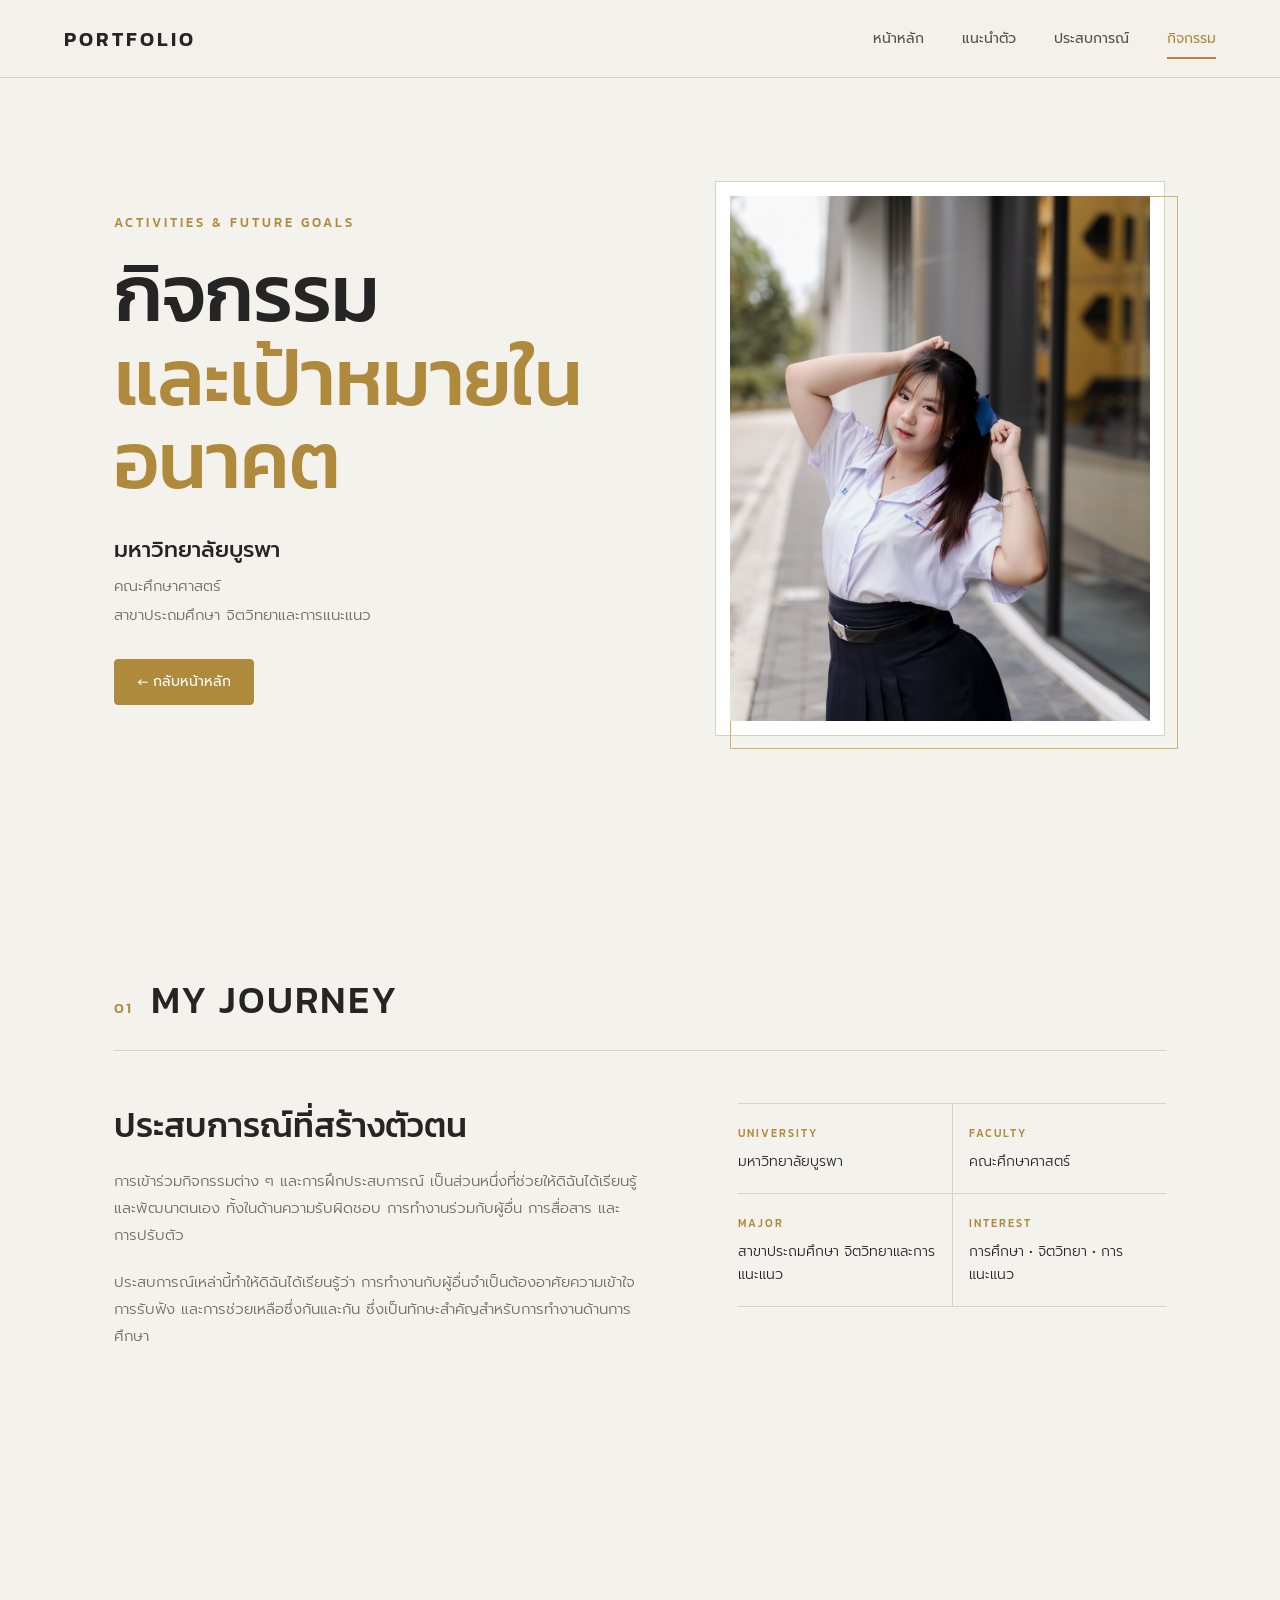
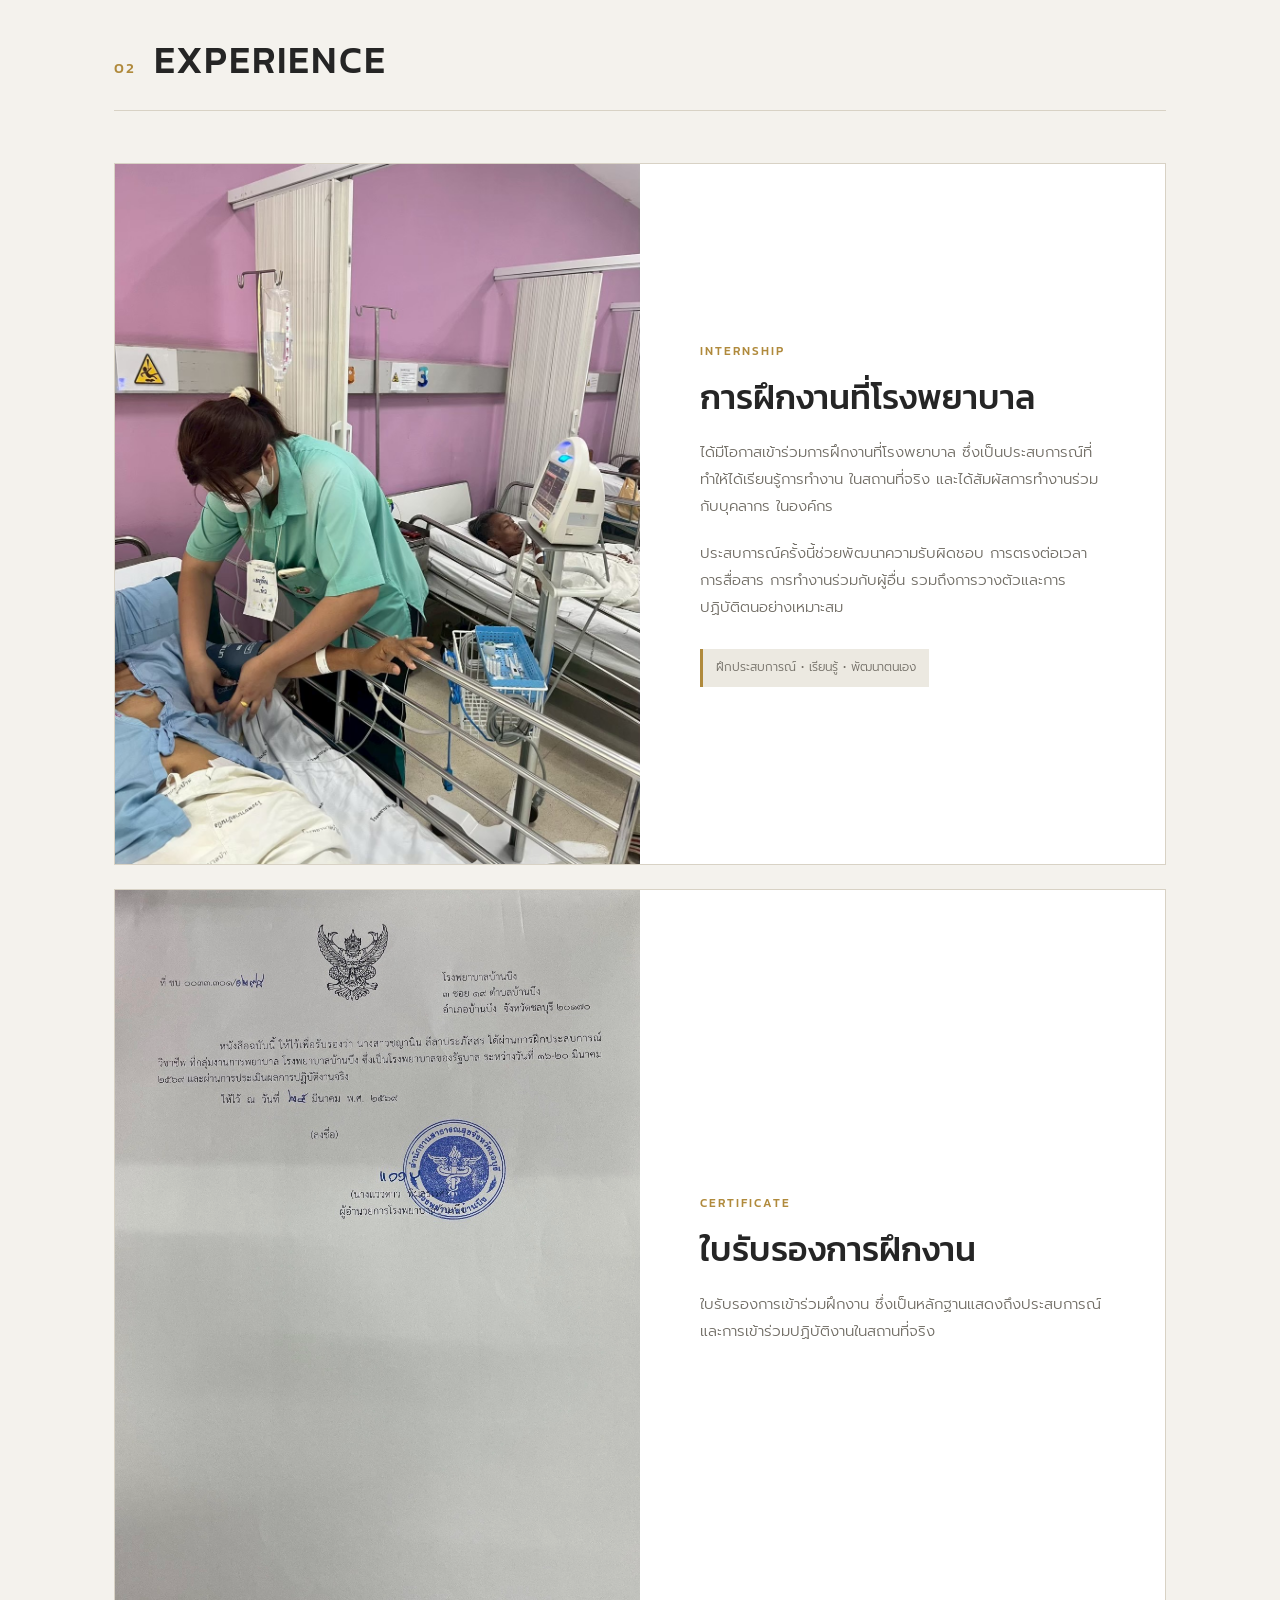
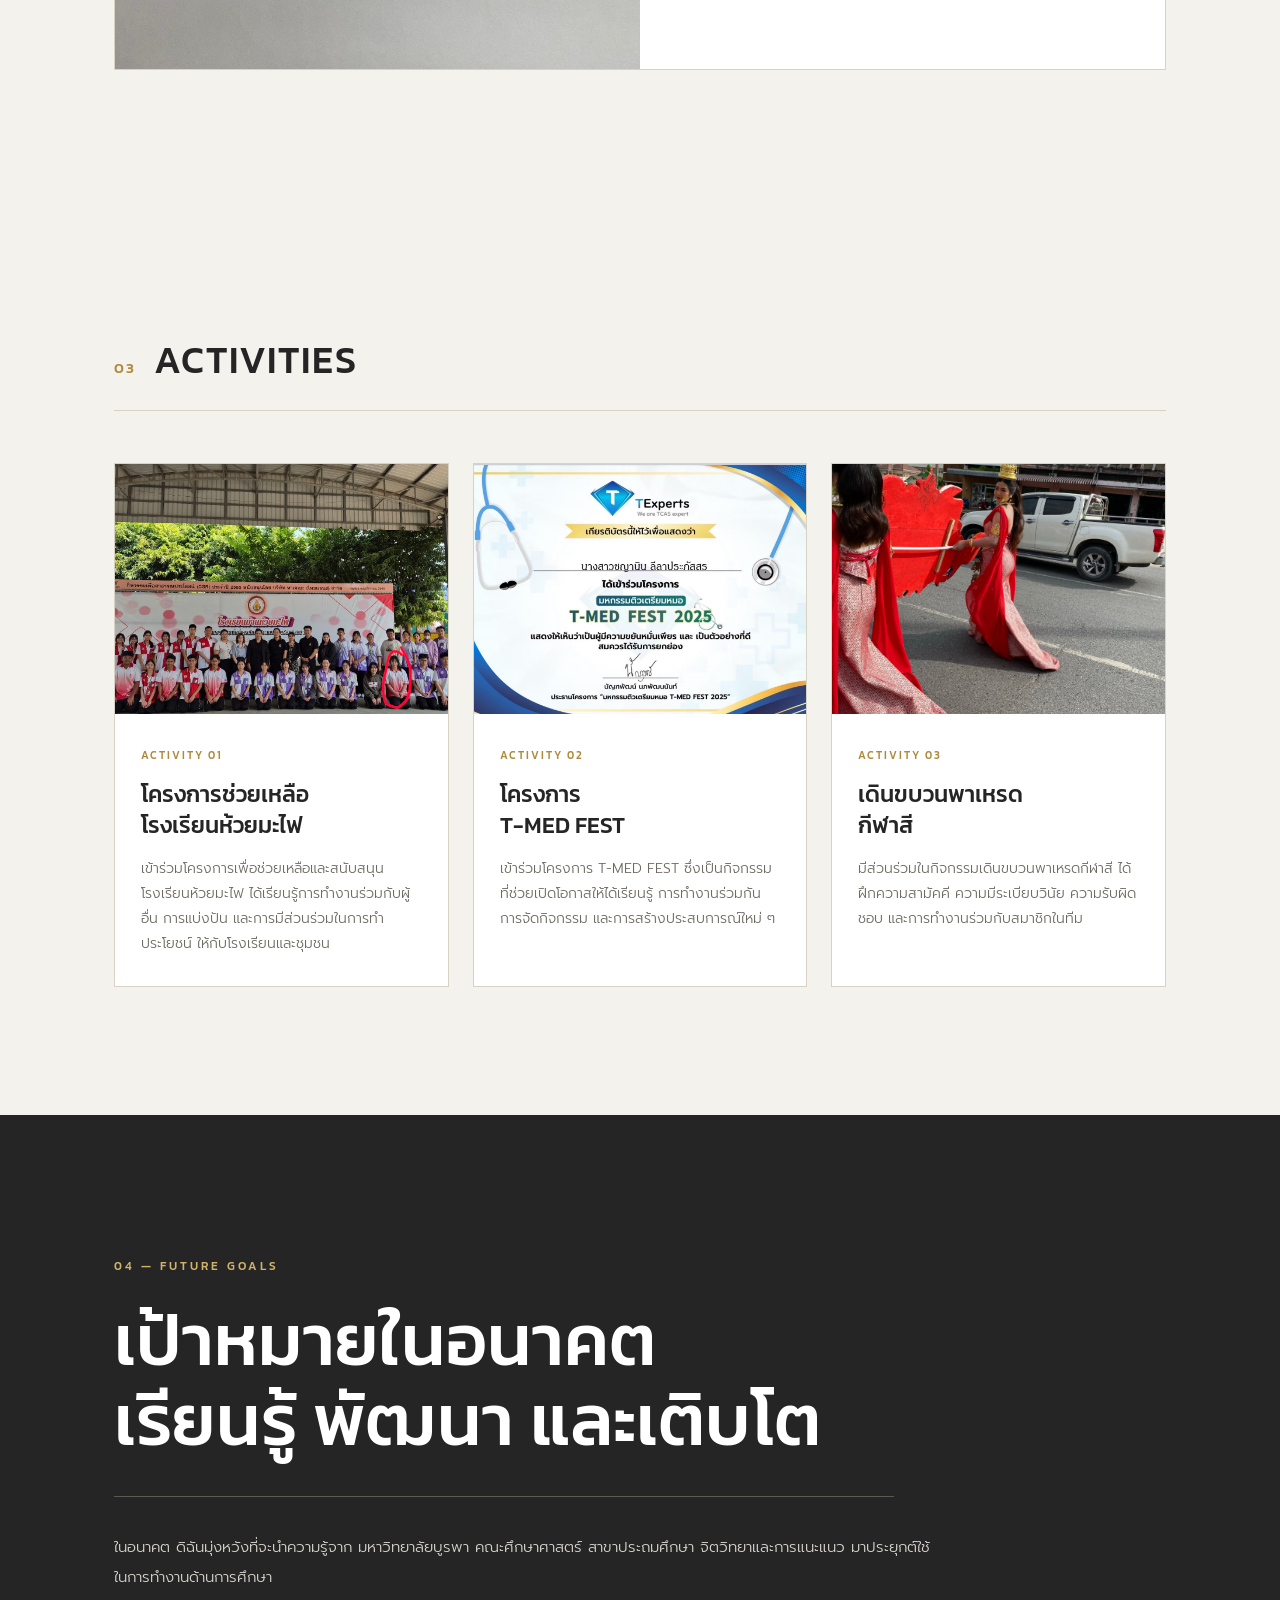
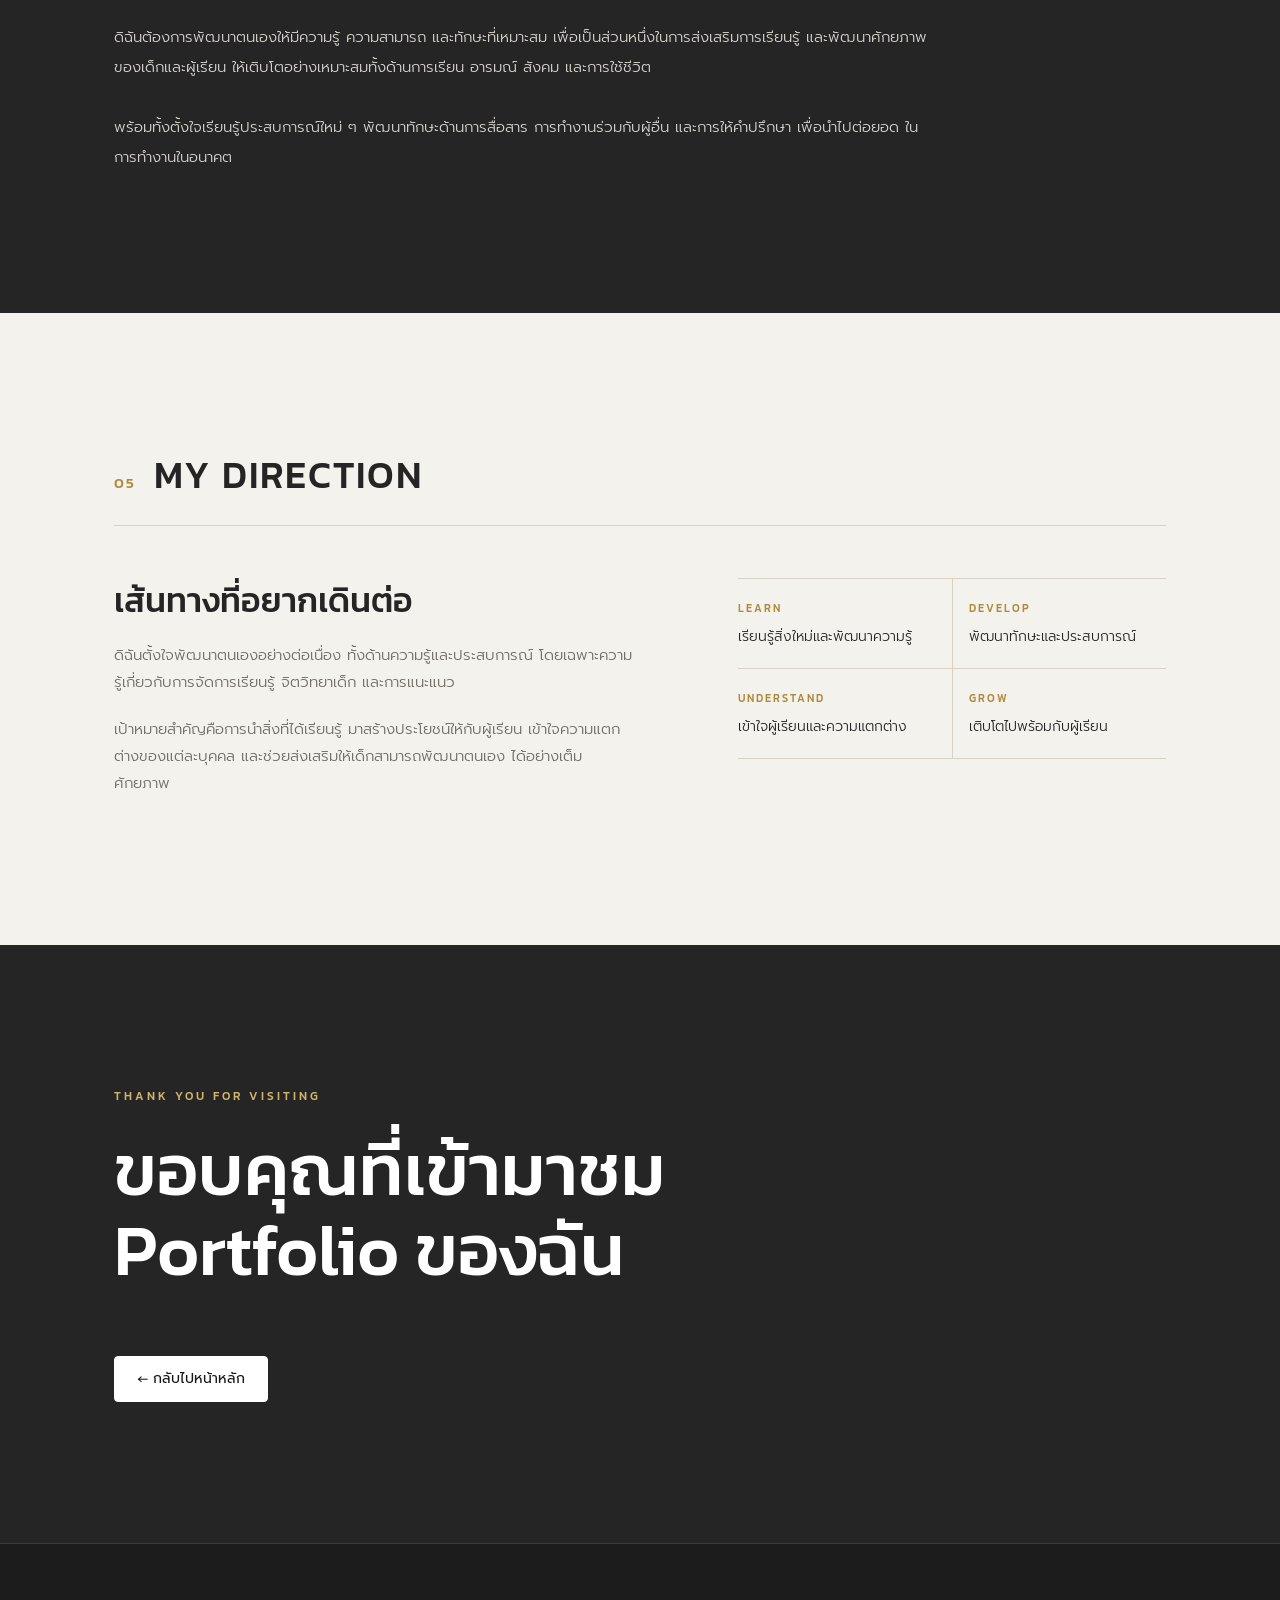
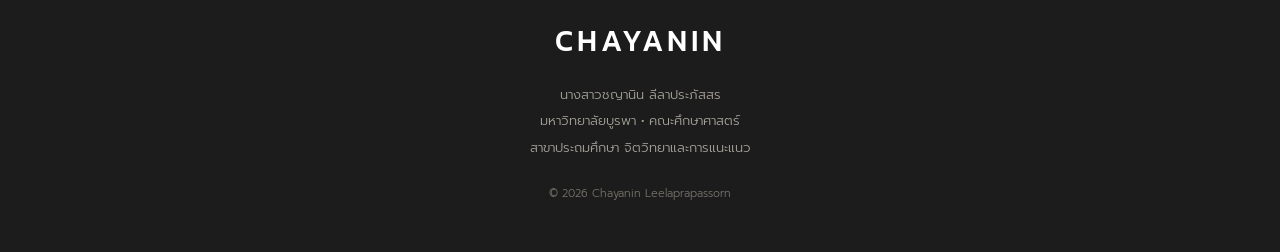
==== activities.html @ c076a406 "Add files via upload" ====
<!DOCTYPE html>
<html lang="th">
<head>
    <meta charset="UTF-8">
    <meta name="viewport" content="width=device-width, initial-scale=1.0">

    <title>Activities & Future Goals | ชญานิน ลีลาประภัสสร</title>

    <link rel="stylesheet"
          href="https://fonts.googleapis.com/css2?family=Kanit:wght@300;400;500;600&family=Prompt:wght@300;400;500&display=swap">

    <link rel="stylesheet" href="activities.css">
</head>

<body>

<!-- =========================
     NAVBAR
========================= -->

<header class="navbar">

    <div class="logo">
        PORTFOLIO
    </div>

    <nav>
        <a href="index.html">หน้าหลัก</a>
        <a href="index.html#about">แนะนำตัว</a>
        <a href="index.html#experience">ประสบการณ์</a>
        <a href="activities.html" class="active">กิจกรรม</a>
    </nav>

</header>


<main>

<!-- =========================
     PAGE HEADER
========================= -->

<section class="hero">

    <div class="hero-text">

        <p class="subtitle">
            ACTIVITIES & FUTURE GOALS
        </p>

        <h1>
            กิจกรรม<br>
            <span>และเป้าหมายในอนาคต</span>
        </h1>

        <p class="university">
            มหาวิทยาลัยบูรพา
        </p>

        <p class="faculty">
            คณะศึกษาศาสตร์
        </p>

        <p class="major">
            สาขาประถมศึกษา จิตวิทยาและการแนะแนว
        </p>

        <a href="index.html" class="button">
            ← กลับหน้าหลัก
        </a>

    </div>


    <div class="hero-photo">

        <div class="photo-frame">

            <img src="proflie.jpg"
                 alt="รูปของชญานิน">

        </div>

    </div>

</section>


<!-- =========================
     INTRODUCTION
========================= -->

<section class="about">

    <div class="section-heading">

        <span>01</span>

        <h2>
            MY JOURNEY
        </h2>

    </div>


    <div class="about-grid">

        <div class="about-text">

            <h3>
                ประสบการณ์ที่สร้างตัวตน
            </h3>

            <p>
                การเข้าร่วมกิจกรรมต่าง ๆ และการฝึกประสบการณ์
                เป็นส่วนหนึ่งที่ช่วยให้ดิฉันได้เรียนรู้และพัฒนาตนเอง
                ทั้งในด้านความรับผิดชอบ การทำงานร่วมกับผู้อื่น
                การสื่อสาร และการปรับตัว
            </p>

            <p>
                ประสบการณ์เหล่านี้ทำให้ดิฉันได้เรียนรู้ว่า
                การทำงานกับผู้อื่นจำเป็นต้องอาศัยความเข้าใจ
                การรับฟัง และการช่วยเหลือซึ่งกันและกัน
                ซึ่งเป็นทักษะสำคัญสำหรับการทำงานด้านการศึกษา
            </p>

        </div>


        <div class="personal-info">

            <div class="info">

                <small>UNIVERSITY</small>

                <p>
                    มหาวิทยาลัยบูรพา
                </p>

            </div>


            <div class="info">

                <small>FACULTY</small>

                <p>
                    คณะศึกษาศาสตร์
                </p>

            </div>


            <div class="info">

                <small>MAJOR</small>

                <p>
                    สาขาประถมศึกษา จิตวิทยาและการแนะแนว
                </p>

            </div>


            <div class="info">

                <small>INTEREST</small>

                <p>
                    การศึกษา • จิตวิทยา • การแนะแนว
                </p>

            </div>

        </div>

    </div>

</section>


<!-- =========================
     INTERNSHIP
========================= -->

<section class="experience">

    <div class="section-heading">

        <span>02</span>

        <h2>
            EXPERIENCE
        </h2>

    </div>


    <div class="experience-box">

        <div class="experience-image">

            <img src="internship.jpg"
                 alt="การฝึกงานที่โรงพยาบาล">

        </div>


        <div class="experience-text">

            <p class="label">
                INTERNSHIP
            </p>

            <h3>
                การฝึกงานที่โรงพยาบาล
            </h3>

            <p>
                ได้มีโอกาสเข้าร่วมการฝึกงานที่โรงพยาบาล
                ซึ่งเป็นประสบการณ์ที่ทำให้ได้เรียนรู้การทำงาน
                ในสถานที่จริง และได้สัมผัสการทำงานร่วมกับบุคลากร
                ในองค์กร
            </p>

            <p>
                ประสบการณ์ครั้งนี้ช่วยพัฒนาความรับผิดชอบ
                การตรงต่อเวลา การสื่อสาร การทำงานร่วมกับผู้อื่น
                รวมถึงการวางตัวและการปฏิบัติตนอย่างเหมาะสม
            </p>

            <div class="tag">
                ฝึกประสบการณ์ • เรียนรู้ • พัฒนาตนเอง
            </div>

        </div>

    </div>


    <!-- CERTIFICATE -->

    <div class="certificate-box">

        <div class="certificate-image">

            <img src="certificate.jpg"
                 alt="ใบรับรองการฝึกงาน">

        </div>


        <div class="certificate-text">

            <p class="label">
                CERTIFICATE
            </p>

            <h3>
                ใบรับรองการฝึกงาน
            </h3>

            <p>
                ใบรับรองการเข้าร่วมฝึกงาน
                ซึ่งเป็นหลักฐานแสดงถึงประสบการณ์
                และการเข้าร่วมปฏิบัติงานในสถานที่จริง
            </p>

        </div>

    </div>

</section>


<!-- =========================
     ACTIVITIES
========================= -->

<section class="activities">

    <div class="section-heading">

        <span>03</span>

        <h2>
            ACTIVITIES
        </h2>

    </div>


    <div class="activity-grid">


        <!-- ACTIVITY 01 -->

        <div class="activity-card">

            <div class="activity-image">

                <img src="huaymafai.jpg"
                     alt="โครงการช่วยเหลือโรงเรียนห้วยมะไฟ">

            </div>


            <div class="activity-content">

                <span>
                    ACTIVITY 01
                </span>

                <h3>
                    โครงการช่วยเหลือ
                    <br>
                    โรงเรียนห้วยมะไฟ
                </h3>

                <p>
                    เข้าร่วมโครงการเพื่อช่วยเหลือและสนับสนุน
                    โรงเรียนห้วยมะไฟ ได้เรียนรู้การทำงานร่วมกับผู้อื่น
                    การแบ่งปัน และการมีส่วนร่วมในการทำประโยชน์
                    ให้กับโรงเรียนและชุมชน
                </p>

            </div>

        </div>


        <!-- ACTIVITY 02 -->

        <div class="activity-card">

            <div class="activity-image">

                <img src="tmedfest.jpg"
                     alt="โครงการ T-MED FEST">

            </div>


            <div class="activity-content">

                <span>
                    ACTIVITY 02
                </span>

                <h3>
                    โครงการ
                    <br>
                    T-MED FEST
                </h3>

                <p>
                    เข้าร่วมโครงการ T-MED FEST
                    ซึ่งเป็นกิจกรรมที่ช่วยเปิดโอกาสให้ได้เรียนรู้
                    การทำงานร่วมกัน การจัดกิจกรรม
                    และการสร้างประสบการณ์ใหม่ ๆ
                </p>

            </div>

        </div>


        <!-- ACTIVITY 03 -->

        <div class="activity-card">

            <div class="activity-image">

                <img src="sports.jpg"
                     alt="เดินขบวนพาเหรดกีฬาสี">

            </div>


            <div class="activity-content">

                <span>
                    ACTIVITY 03
                </span>

                <h3>
                    เดินขบวนพาเหรด
                    <br>
                    กีฬาสี
                </h3>

                <p>
                    มีส่วนร่วมในกิจกรรมเดินขบวนพาเหรดกีฬาสี
                    ได้ฝึกความสามัคคี ความมีระเบียบวินัย
                    ความรับผิดชอบ และการทำงานร่วมกับสมาชิกในทีม
                </p>

            </div>

        </div>


    </div>

</section>


<!-- =========================
     FUTURE GOALS
========================= -->

<section class="goal">

    <p>
        04 — FUTURE GOALS
    </p>


    <h2>
        เป้าหมายในอนาคต
        <br>
        เรียนรู้ พัฒนา และเติบโต
    </h2>


    <div class="goal-line"></div>


    <p class="goal-text">

        ในอนาคต ดิฉันมุ่งหวังที่จะนำความรู้จาก
        มหาวิทยาลัยบูรพา คณะศึกษาศาสตร์
        สาขาประถมศึกษา จิตวิทยาและการแนะแนว
        มาประยุกต์ใช้ในการทำงานด้านการศึกษา

        <br><br>

        ดิฉันต้องการพัฒนาตนเองให้มีความรู้
        ความสามารถ และทักษะที่เหมาะสม
        เพื่อเป็นส่วนหนึ่งในการส่งเสริมการเรียนรู้
        และพัฒนาศักยภาพของเด็กและผู้เรียน
        ให้เติบโตอย่างเหมาะสมทั้งด้านการเรียน
        อารมณ์ สังคม และการใช้ชีวิต

        <br><br>

        พร้อมทั้งตั้งใจเรียนรู้ประสบการณ์ใหม่ ๆ
        พัฒนาทักษะด้านการสื่อสาร การทำงานร่วมกับผู้อื่น
        และการให้คำปรึกษา เพื่อนำไปต่อยอด
        ในการทำงานในอนาคต

    </p>

</section>


<!-- =========================
     FUTURE DIRECTION
========================= -->

<section class="about">

    <div class="section-heading">

        <span>05</span>

        <h2>
            MY DIRECTION
        </h2>

    </div>


    <div class="about-grid">

        <div class="about-text">

            <h3>
                เส้นทางที่อยากเดินต่อ
            </h3>

            <p>
                ดิฉันตั้งใจพัฒนาตนเองอย่างต่อเนื่อง
                ทั้งด้านความรู้และประสบการณ์
                โดยเฉพาะความรู้เกี่ยวกับการจัดการเรียนรู้
                จิตวิทยาเด็ก และการแนะแนว
            </p>

            <p>
                เป้าหมายสำคัญคือการนำสิ่งที่ได้เรียนรู้
                มาสร้างประโยชน์ให้กับผู้เรียน
                เข้าใจความแตกต่างของแต่ละบุคคล
                และช่วยส่งเสริมให้เด็กสามารถพัฒนาตนเอง
                ได้อย่างเต็มศักยภาพ
            </p>

        </div>


        <div class="personal-info">

            <div class="info">

                <small>LEARN</small>

                <p>
                    เรียนรู้สิ่งใหม่และพัฒนาความรู้
                </p>

            </div>


            <div class="info">

                <small>DEVELOP</small>

                <p>
                    พัฒนาทักษะและประสบการณ์
                </p>

            </div>


            <div class="info">

                <small>UNDERSTAND</small>

                <p>
                    เข้าใจผู้เรียนและความแตกต่าง
                </p>

            </div>


            <div class="info">

                <small>GROW</small>

                <p>
                    เติบโตไปพร้อมกับผู้เรียน
                </p>

            </div>

        </div>

    </div>

</section>


<!-- =========================
     BACK HOME
========================= -->

<section class="goal">

    <p>
        THANK YOU FOR VISITING
    </p>

    <h2>
        ขอบคุณที่เข้ามาชม
        <br>
        Portfolio ของฉัน
    </h2>

    <a href="index.html"
       class="button"
       style="margin-top:30px;background:#fff;color:#171717;border-color:#fff;">
        ← กลับไปหน้าหลัก
    </a>

</section>


<!-- =========================
     FOOTER
========================= -->

<footer>

    <h2>
        CHAYANIN
    </h2>

    <p>
        นางสาวชญานิน ลีลาประภัสสร
    </p>

    <p>
        มหาวิทยาลัยบูรพา • คณะศึกษาศาสตร์
    </p>

    <p>
        สาขาประถมศึกษา จิตวิทยาและการแนะแนว
    </p>

    <p class="copyright">
        © 2026 Chayanin Leelaprapassorn
    </p>

</footer>

</main>

</body>
</html>
---- activities.css ----
/* =========================================================
   style.css
   Portfolio — Chayanin Leelaprapassorn
   Theme: Burapha / Gold / Charcoal Gray
   ========================================================= */

@import url('https://fonts.googleapis.com/css2?family=Kanit:wght@300;400;500;600&family=Prompt:wght@300;400;500&display=swap');

:root {
    --bg: #f4f2ed;
    --surface: #ffffff;
    --surface-soft: #ece9e1;
    --text: #242424;
    --muted: #6f6b63;
    --line: #d8d2c5;
    --gold: #b08a3c;
    --gold-light: #d1b36a;
    --dark: #252525;
    --dark-2: #353535;

    --max-width: 1180px;
    --page-pad: clamp(20px, 5vw, 72px);
    --section-space: clamp(80px, 10vw, 140px);
    --radius: 4px;
}

/* =========================
   RESET
========================= */

*,
*::before,
*::after {
    box-sizing: border-box;
}

html {
    scroll-behavior: smooth;
    overflow-x: hidden;
}

body {
    margin: 0;
    padding: 0;
    min-width: 320px;
    overflow-x: hidden;

    background: var(--bg);
    color: var(--text);

    font-family: "Prompt", sans-serif;
    font-weight: 300;
    line-height: 1.8;
}

img {
    display: block;
    width: 100%;
    max-width: 100%;
    height: auto;
}

a {
    color: inherit;
    text-decoration: none;
}

button,
a {
    -webkit-tap-highlight-color: transparent;
}

h1,
h2,
h3,
p {
    margin-top: 0;
}

main,
section,
header,
footer,
div {
    max-width: 100%;
}

/* =========================
   NAVBAR
========================= */

.navbar {
    position: relative;
    z-index: 10;

    width: 100%;
    min-height: 78px;
    padding: 0 var(--page-pad);

    display: flex;
    align-items: center;
    justify-content: space-between;
    gap: 30px;

    background: rgba(244, 242, 237, 0.96);
    border-bottom: 1px solid var(--line);
}

.logo {
    flex: 0 0 auto;

    color: var(--dark);
    font-family: "Kanit", sans-serif;
    font-size: 20px;
    font-weight: 600;
    letter-spacing: 3px;
}

.navbar nav {
    display: flex;
    align-items: center;
    justify-content: flex-end;
    flex-wrap: wrap;
    gap: clamp(18px, 3vw, 38px);
}

.navbar nav a {
    position: relative;
    padding: 8px 0;

    color: #55514a;
    font-size: 14px;
    font-weight: 400;
    transition: color 0.25s ease;
}

.navbar nav a::after {
    content: "";
    position: absolute;
    left: 0;
    bottom: 0;

    width: 0;
    height: 2px;

    background: var(--gold);
    transition: width 0.25s ease;
}

.navbar nav a:hover,
.navbar nav a.active {
    color: var(--gold);
}

.navbar nav a:hover::after,
.navbar nav a.active::after {
    width: 100%;
}

/* =========================
   COMMON LAYOUT
========================= */

.hero,
.about,
.experience,
.activities,
.goal {
    width: min(100%, var(--max-width));
    margin-inline: auto;
    padding-inline: var(--page-pad);
}

.about,
.experience,
.activities {
    padding-top: var(--section-space);
    padding-bottom: var(--section-space);
}

.section-heading {
    display: flex;
    align-items: baseline;
    gap: 18px;
    margin-bottom: 52px;

    border-bottom: 1px solid var(--line);
    padding-bottom: 16px;
}

.section-heading span {
    color: var(--gold);
    font-family: "Kanit", sans-serif;
    font-size: 15px;
    font-weight: 500;
    letter-spacing: 2px;
}

.section-heading h2 {
    margin: 0;

    color: var(--dark);
    font-family: "Kanit", sans-serif;
    font-size: clamp(25px, 3vw, 38px);
    font-weight: 500;
    letter-spacing: 2px;
}

/* =========================
   HERO
========================= */

.hero {
    min-height: min(760px, calc(100vh - 78px));
    padding-top: clamp(65px, 8vw, 110px);
    padding-bottom: clamp(65px, 8vw, 110px);

    display: grid;
    grid-template-columns: minmax(0, 1.05fr) minmax(300px, 0.95fr);
    align-items: center;
    gap: clamp(45px, 8vw, 110px);
}

.hero-text {
    min-width: 0;
}

.subtitle {
    margin-bottom: 18px;

    color: var(--gold);
    font-family: "Kanit", sans-serif;
    font-size: 13px;
    font-weight: 500;
    letter-spacing: 3px;
}

.hero h1 {
    margin-bottom: 28px;

    color: var(--dark);
    font-family: "Kanit", sans-serif;
    font-size: clamp(46px, 6.2vw, 82px);
    font-weight: 500;
    line-height: 1.05;
    letter-spacing: -1px;
}

.hero h1 span {
    color: var(--gold);
}

.university {
    margin-bottom: 3px;

    color: var(--dark);
    font-size: clamp(18px, 2vw, 22px);
    font-weight: 500;
}

.faculty,
.major {
    margin-bottom: 2px;
    color: var(--muted);
    font-size: 15px;
}

.major {
    margin-bottom: 30px;
}

.button {
    display: inline-flex;
    align-items: center;
    justify-content: center;

    min-height: 46px;
    padding: 9px 22px;

    border: 1px solid var(--gold);
    border-radius: var(--radius);

    background: var(--gold);
    color: #fff;

    font-family: "Prompt", sans-serif;
    font-size: 14px;
    font-weight: 400;

    transition:
        background 0.25s ease,
        color 0.25s ease,
        transform 0.25s ease;
}

.button:hover {
    background: transparent;
    color: var(--gold);
    transform: translateY(-2px);
}

.hero-photo {
    min-width: 0;
}

.photo-frame {
    position: relative;
    width: min(100%, 450px);
    margin-inline: auto;
    padding: 14px;

    background: var(--surface);
    border: 1px solid var(--line);
}

.photo-frame::before {
    content: "";
    position: absolute;
    inset: 14px -14px -14px 14px;

    border: 1px solid var(--gold-light);
    pointer-events: none;
    z-index: 0;
}

.photo-frame img {
    position: relative;
    z-index: 1;

    aspect-ratio: 4 / 5;
    object-fit: cover;
    object-position: center;
}

/* =========================
   ABOUT / DIRECTION
========================= */

.about-grid {
    display: grid;
    grid-template-columns: minmax(0, 1.1fr) minmax(280px, 0.9fr);
    gap: clamp(45px, 8vw, 100px);
    align-items: start;
}

.about-text {
    min-width: 0;
}

.about-text h3,
.experience-text h3,
.certificate-text h3 {
    margin-bottom: 20px;

    color: var(--dark);
    font-family: "Kanit", sans-serif;
    font-size: clamp(24px, 3vw, 34px);
    font-weight: 500;
    line-height: 1.3;
}

.about-text p,
.experience-text > p:not(.label),
.certificate-text > p:not(.label) {
    margin-bottom: 20px;
    color: var(--muted);
    font-size: 15px;
}

.personal-info {
    min-width: 0;

    display: grid;
    grid-template-columns: repeat(2, minmax(0, 1fr));
    border-top: 1px solid var(--line);
}

.info {
    min-width: 0;
    padding: 20px 16px 20px 0;
    border-bottom: 1px solid var(--line);
}

.info:nth-child(even) {
    padding-left: 16px;
    border-left: 1px solid var(--line);
}

.info small {
    display: block;
    margin-bottom: 6px;

    color: var(--gold);
    font-family: "Kanit", sans-serif;
    font-size: 11px;
    font-weight: 500;
    letter-spacing: 2px;
}

.info p {
    margin: 0;
    color: var(--dark);
    font-size: 14px;
    line-height: 1.65;
    overflow-wrap: anywhere;
}

/* =========================
   EXPERIENCE
========================= */

.experience-box,
.certificate-box {
    display: grid;
    grid-template-columns: minmax(0, 1fr) minmax(0, 1fr);
    align-items: stretch;

    background: var(--surface);
    border: 1px solid var(--line);
}

.experience-image,
.certificate-image {
    min-width: 0;
    min-height: 100%;
}

.experience-image img,
.certificate-image img {
    width: 100%;
    height: 100%;
    min-height: 330px;
    object-fit: cover;
}

.experience-text,
.certificate-text {
    min-width: 0;
    padding: clamp(30px, 5vw, 60px);
    display: flex;
    flex-direction: column;
    justify-content: center;
}

.label {
    margin-bottom: 12px;

    color: var(--gold) !important;
    font-family: "Kanit", sans-serif;
    font-size: 12px !important;
    font-weight: 500 !important;
    letter-spacing: 2px;
}

.tag {
    align-self: flex-start;

    margin-top: 8px;
    padding: 8px 13px;

    background: var(--surface-soft);
    border-left: 3px solid var(--gold);

    color: var(--muted);
    font-size: 12px;
}

.certificate-box {
    margin-top: 24px;
}

.certificate-image img {
    min-height: 260px;
    object-fit: contain;
    background: #e9e6df;
}

/* =========================
   ACTIVITIES
========================= */

.activity-grid {
    display: grid;
    grid-template-columns: repeat(3, minmax(0, 1fr));
    gap: 24px;
}

.activity-card {
    min-width: 0;
    overflow: hidden;

    background: var(--surface);
    border: 1px solid var(--line);

    transition:
        transform 0.3s ease,
        box-shadow 0.3s ease;
}

.activity-card:hover {
    transform: translateY(-5px);
    box-shadow: 0 16px 35px rgba(40, 35, 25, 0.09);
}

.activity-image {
    overflow: hidden;
    background: var(--surface-soft);
}

.activity-image img {
    aspect-ratio: 4 / 3;
    object-fit: cover;

    transition: transform 0.5s ease;
}

.activity-card:hover .activity-image img {
    transform: scale(1.035);
}

.activity-content {
    min-width: 0;
    padding: 26px 26px 30px;
}

.activity-content > span {
    color: var(--gold);
    font-family: "Kanit", sans-serif;
    font-size: 11px;
    font-weight: 500;
    letter-spacing: 2px;
}

.activity-content h3 {
    margin: 10px 0 15px;

    color: var(--dark);
    font-family: "Kanit", sans-serif;
    font-size: 23px;
    font-weight: 500;
    line-height: 1.35;
}

.activity-content p {
    margin: 0;
    color: var(--muted);
    font-size: 14px;
    line-height: 1.8;
}

/* =========================
   FUTURE GOAL
========================= */

.goal {
    width: 100%;
    max-width: none;

    padding-top: clamp(90px, 11vw, 150px);
    padding-bottom: clamp(90px, 11vw, 150px);
    padding-left: max(var(--page-pad), calc((100% - var(--max-width)) / 2 + var(--page-pad)));
    padding-right: max(var(--page-pad), calc((100% - var(--max-width)) / 2 + var(--page-pad)));

    background: var(--dark);
    color: #fff;
}

.goal > p:first-child {
    margin-bottom: 22px;

    color: var(--gold-light);
    font-family: "Kanit", sans-serif;
    font-size: 12px;
    font-weight: 500;
    letter-spacing: 3px;
}

.goal h2 {
    max-width: 850px;
    margin-bottom: 35px;

    color: #fff;
    font-family: "Kanit", sans-serif;
    font-size: clamp(38px, 6vw, 72px);
    font-weight: 500;
    line-height: 1.12;
}

.goal-line {
    width: min(100%, 780px);
    height: 1px;
    margin-bottom: 35px;

    background: #5d5a54;
}

.goal-text {
    width: min(100%, 820px);
    margin: 0;

    color: #d8d5ce;
    font-size: 15px;
    line-height: 2;
}

/* =========================
   FOOTER
========================= */

footer {
    width: 100%;
    padding: 70px var(--page-pad) 45px;

    text-align: center;

    background: #1c1c1c;
    color: #aaa69d;
    border-top: 1px solid #3b3a37;
}

footer h2 {
    margin-bottom: 15px;

    color: #fff;
    font-family: "Kanit", sans-serif;
    font-size: 30px;
    font-weight: 500;
    letter-spacing: 4px;
}

footer p {
    margin: 3px 0;
    font-size: 13px;
}

footer .copyright {
    margin-top: 25px;
    color: #77736b;
    font-size: 11px;
}

/* =========================
   RESPONSIVE — TABLET
========================= */

@media (max-width: 900px) {
    :root {
        --page-pad: 28px;
    }

    .navbar {
        min-height: auto;
        padding-top: 18px;
        padding-bottom: 18px;
        align-items: flex-start;
    }

    .navbar nav {
        gap: 12px 22px;
    }

    .hero {
        grid-template-columns: minmax(0, 1fr) minmax(250px, 0.75fr);
        gap: 40px;
    }

    .about-grid {
        grid-template-columns: 1fr;
        gap: 45px;
    }

    .activity-grid {
        grid-template-columns: repeat(2, minmax(0, 1fr));
    }
}

/* =========================
   RESPONSIVE — MOBILE
========================= */

@media (max-width: 680px) {
    :root {
        --page-pad: 20px;
        --section-space: 78px;
    }

    .navbar {
        display: block;
        padding-top: 16px;
        padding-bottom: 16px;
    }

    .logo {
        margin-bottom: 10px;
        font-size: 18px;
    }

    .navbar nav {
        justify-content: flex-start;
        gap: 4px 18px;
    }

    .navbar nav a {
        font-size: 13px;
    }

    .hero {
        min-height: auto;
        grid-template-columns: 1fr;
        gap: 45px;
        padding-top: 65px;
        padding-bottom: 75px;
    }

    .hero-text {
        text-align: left;
    }

    .hero h1 {
        font-size: clamp(43px, 13vw, 62px);
    }

    .hero-photo {
        order: 2;
    }

    .photo-frame {
        width: min(100%, 390px);
    }

    .section-heading {
        margin-bottom: 36px;
    }

    .section-heading h2 {
        font-size: 25px;
    }

    .personal-info {
        grid-template-columns: 1fr;
    }

    .info,
    .info:nth-child(even) {
        padding: 18px 0;
        border-left: 0;
    }

    .experience-box,
    .certificate-box {
        grid-template-columns: 1fr;
    }

    .experience-image img,
    .certificate-image img {
        min-height: 240px;
        max-height: 420px;
    }

    .experience-text,
    .certificate-text {
        padding: 30px 24px 34px;
    }

    .activity-grid {
        grid-template-columns: 1fr;
        gap: 20px;
    }

    .activity-content {
        padding: 23px 22px 27px;
    }

    .goal {
        padding-top: 80px;
        padding-bottom: 80px;
    }

    .goal h2 {
        font-size: clamp(35px, 11vw, 52px);
    }

    footer {
        padding-top: 55px;
    }
}

/* =========================
   VERY SMALL SCREENS
========================= */

@media (max-width: 400px) {
    :root {
        --page-pad: 16px;
    }

    .navbar nav {
        gap: 3px 13px;
    }

    .navbar nav a {
        font-size: 12px;
    }

    .hero h1 {
        font-size: 42px;
    }

    .button {
        width: 100%;
    }

    .photo-frame {
        padding: 9px;
    }

    .photo-frame::before {
        inset: 9px -9px -9px 9px;
    }
}

/* =========================
   ACCESSIBILITY
========================= */

@media (prefers-reduced-motion: reduce) {
    html {
        scroll-behavior: auto;
    }

    *,
    *::before,
    *::after {
        transition-duration: 0.01ms !important;
        animation-duration: 0.01ms !important;
        animation-iteration-count: 1 !important;
    }
}
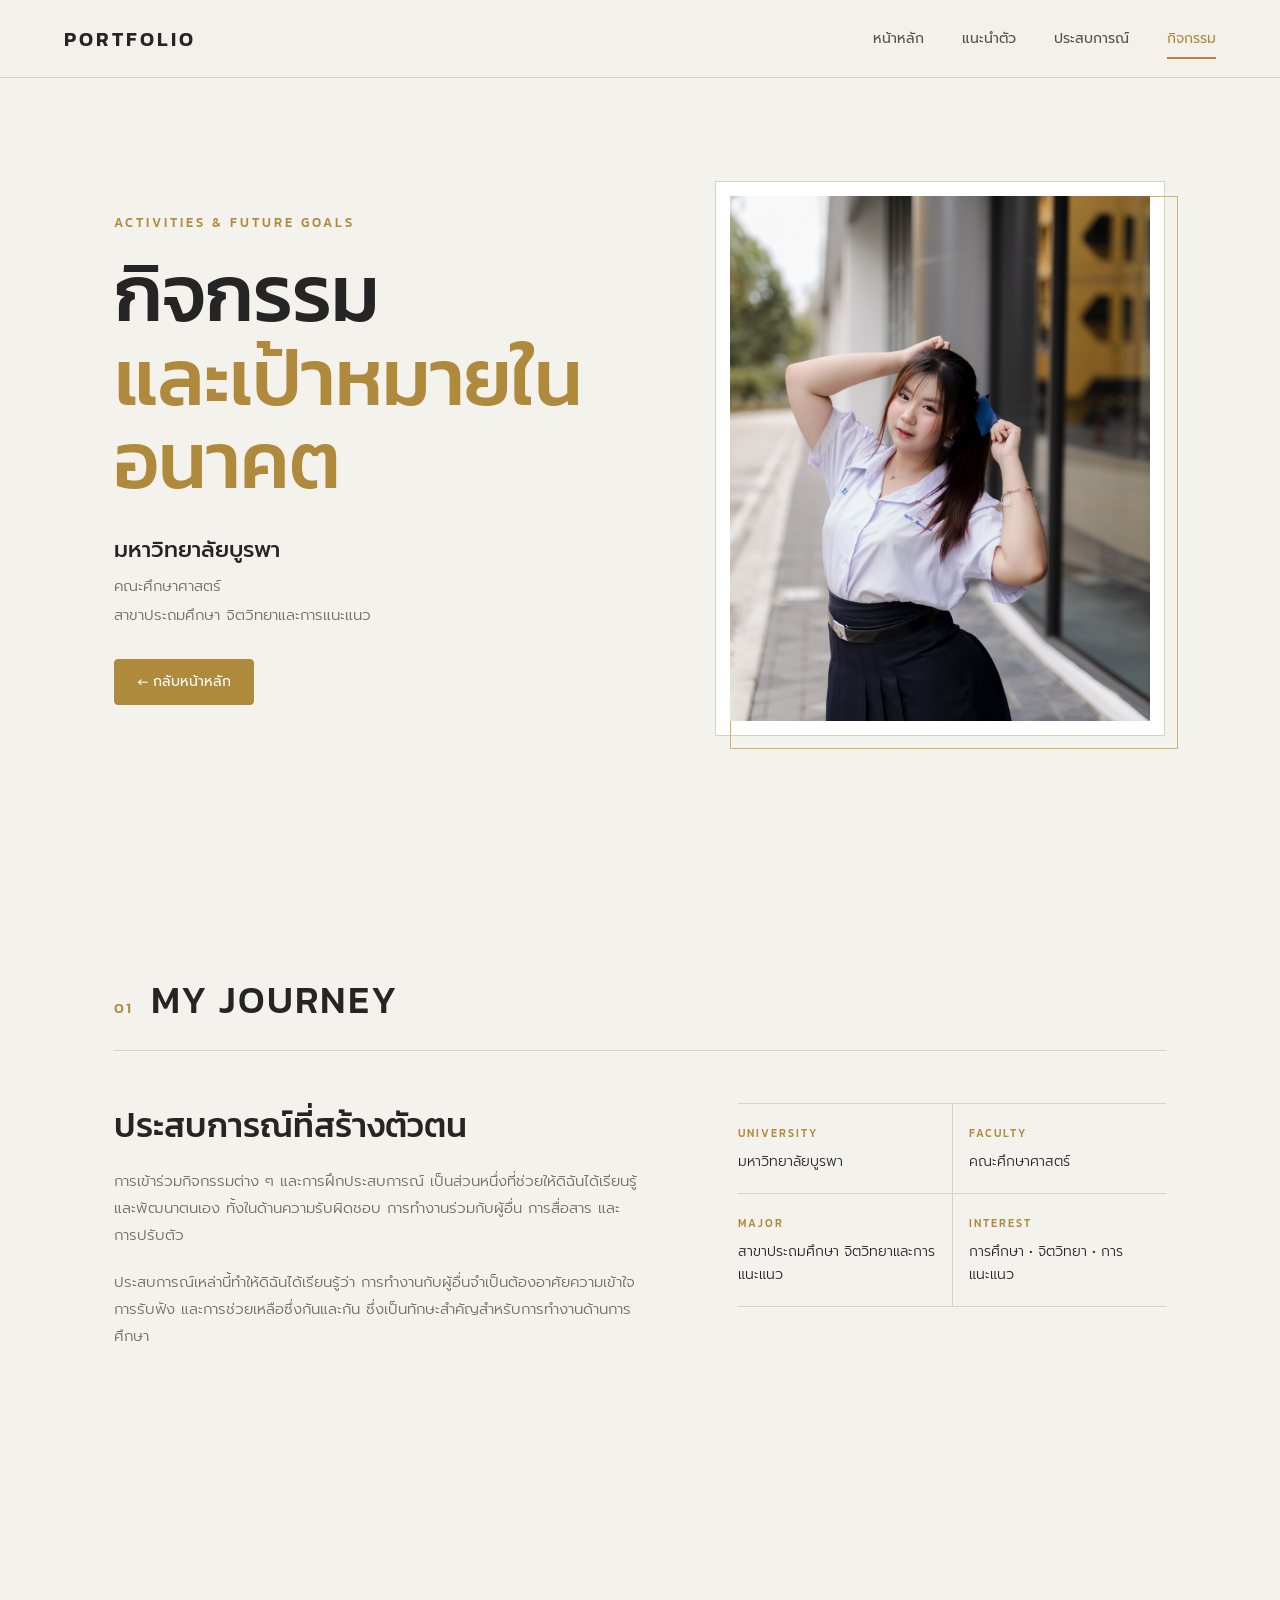
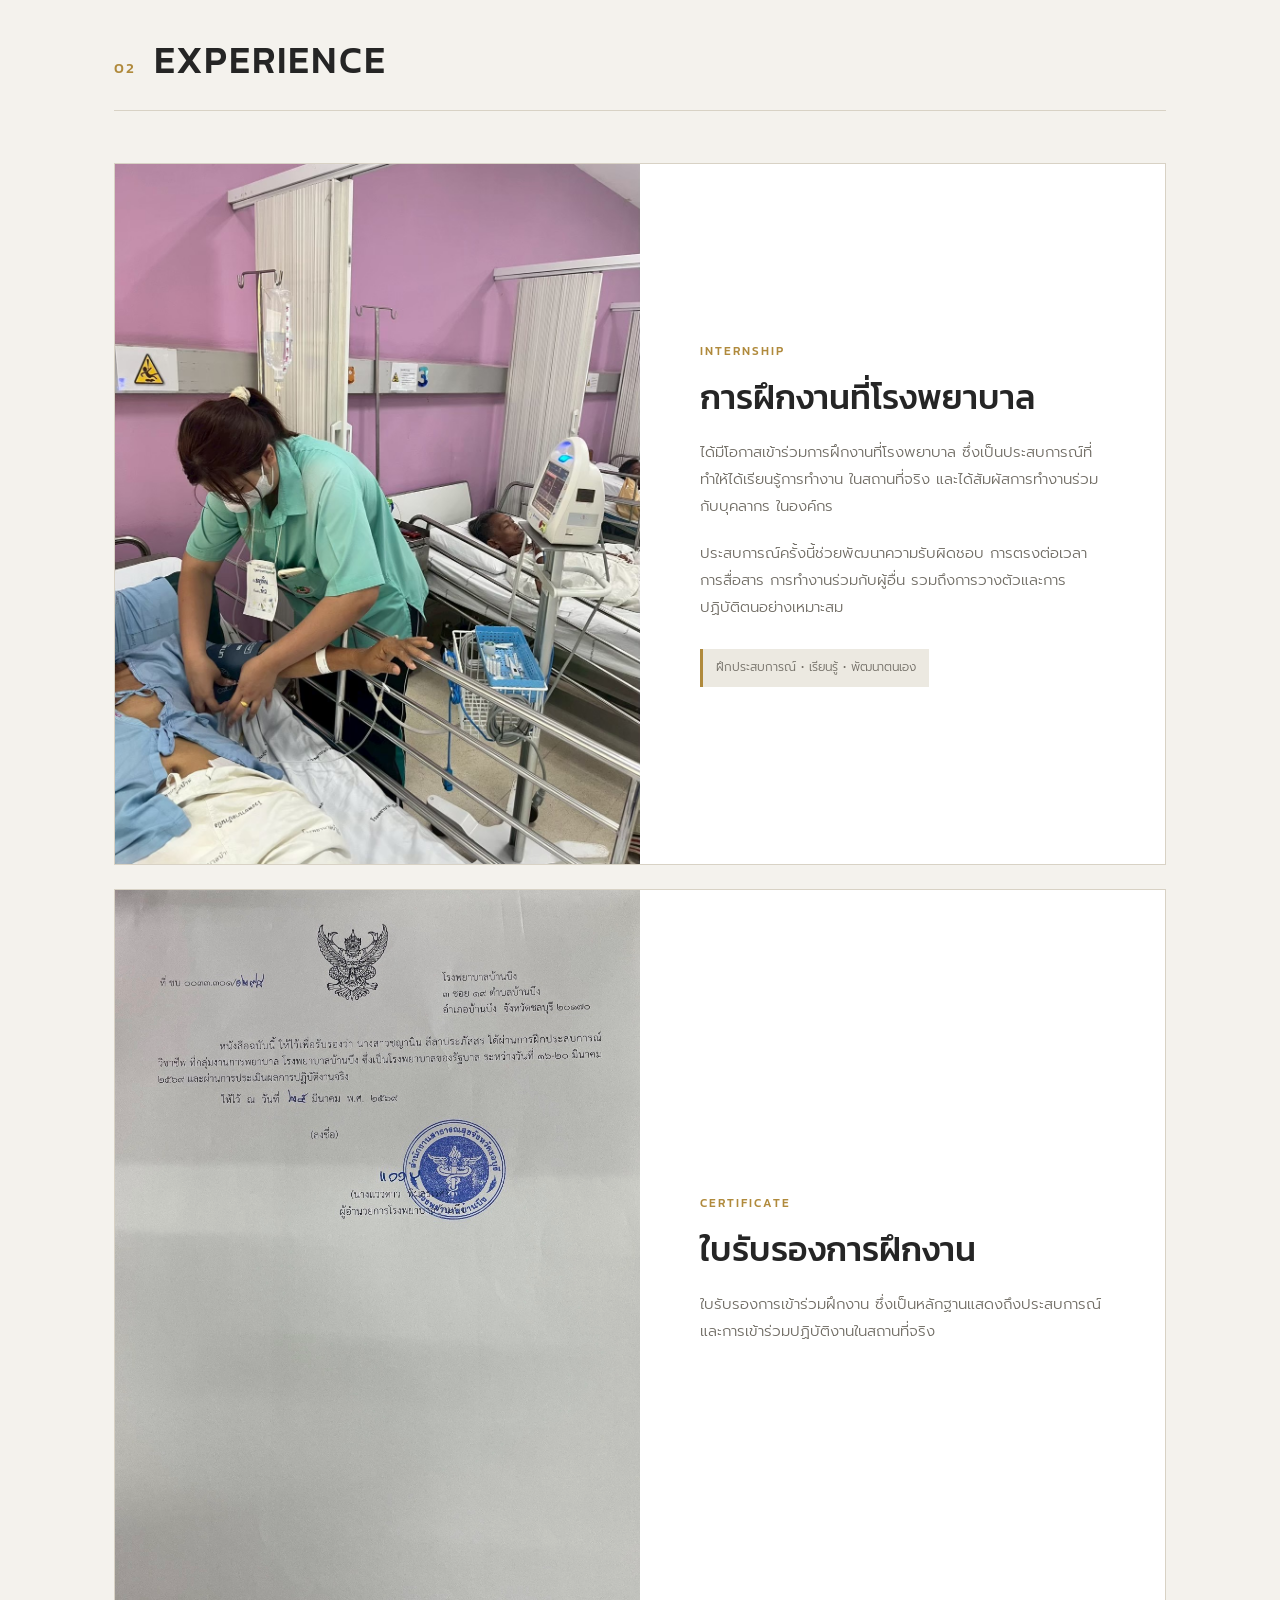
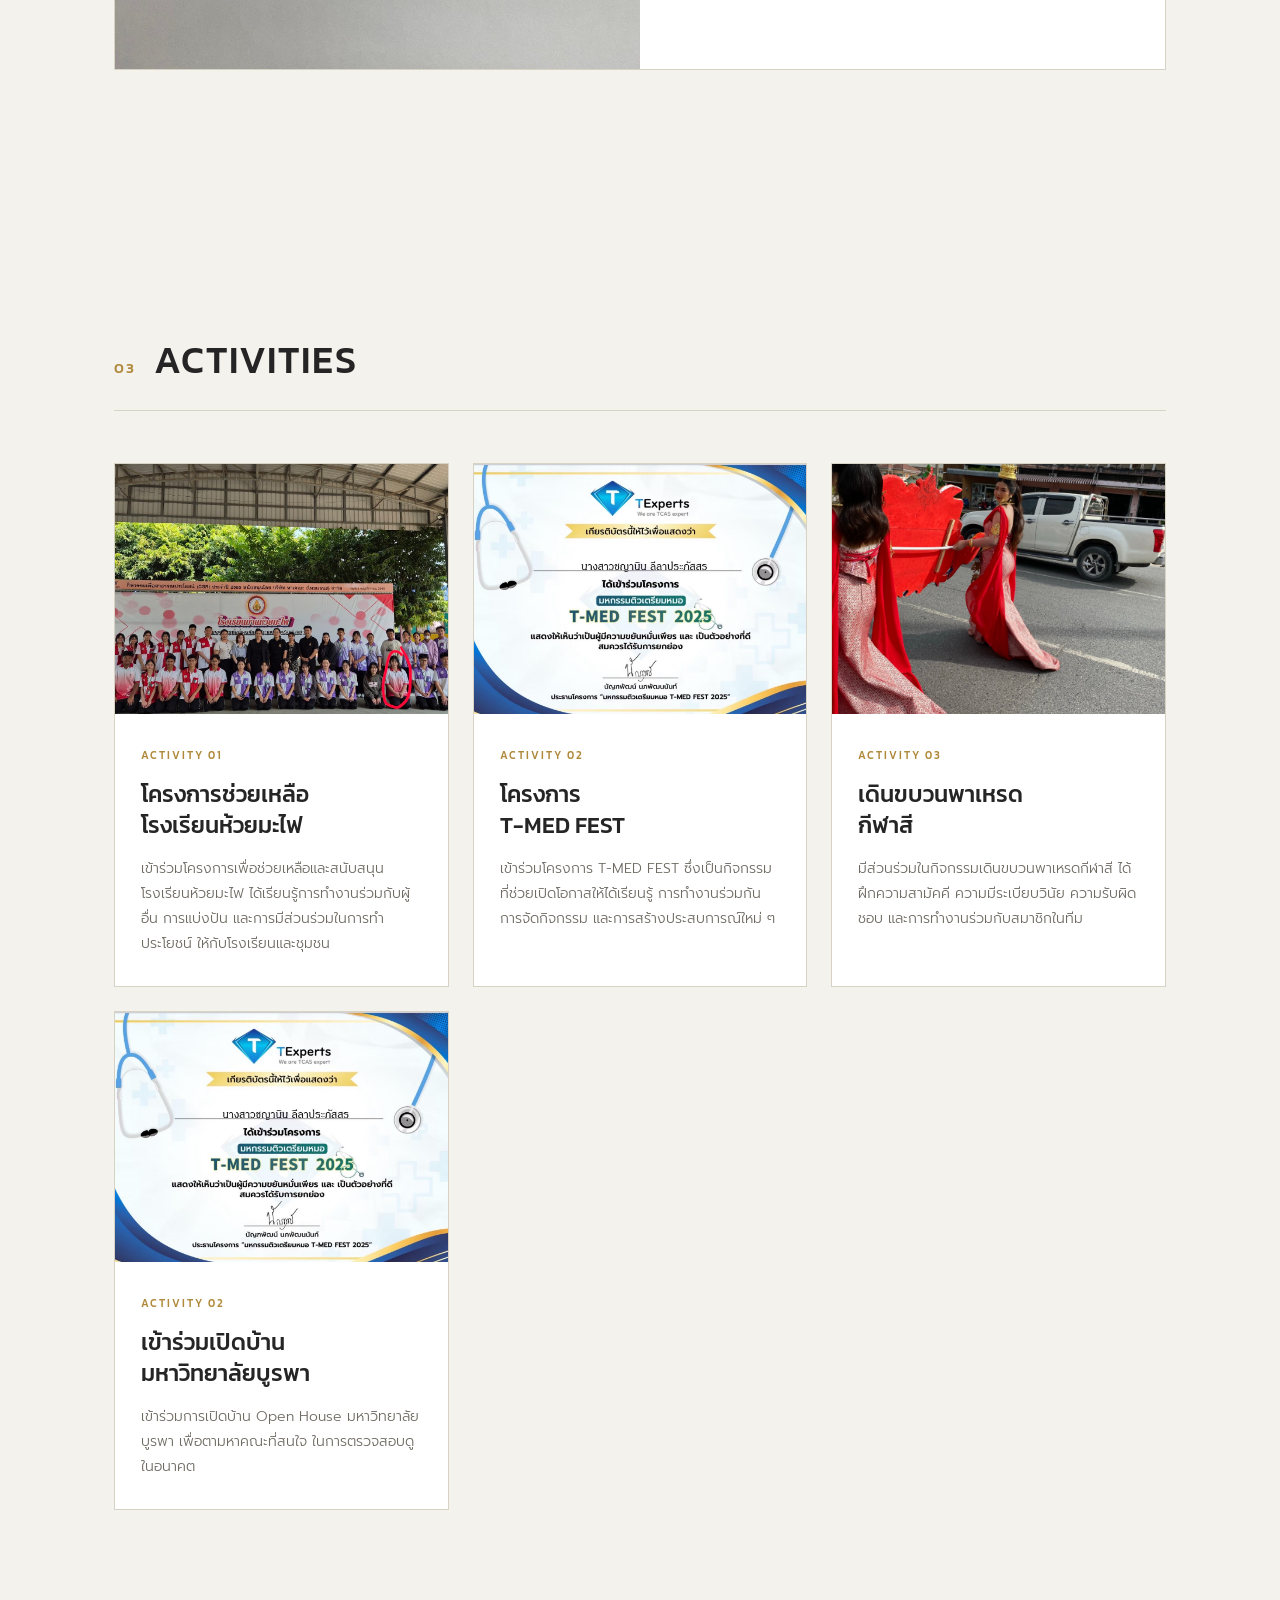
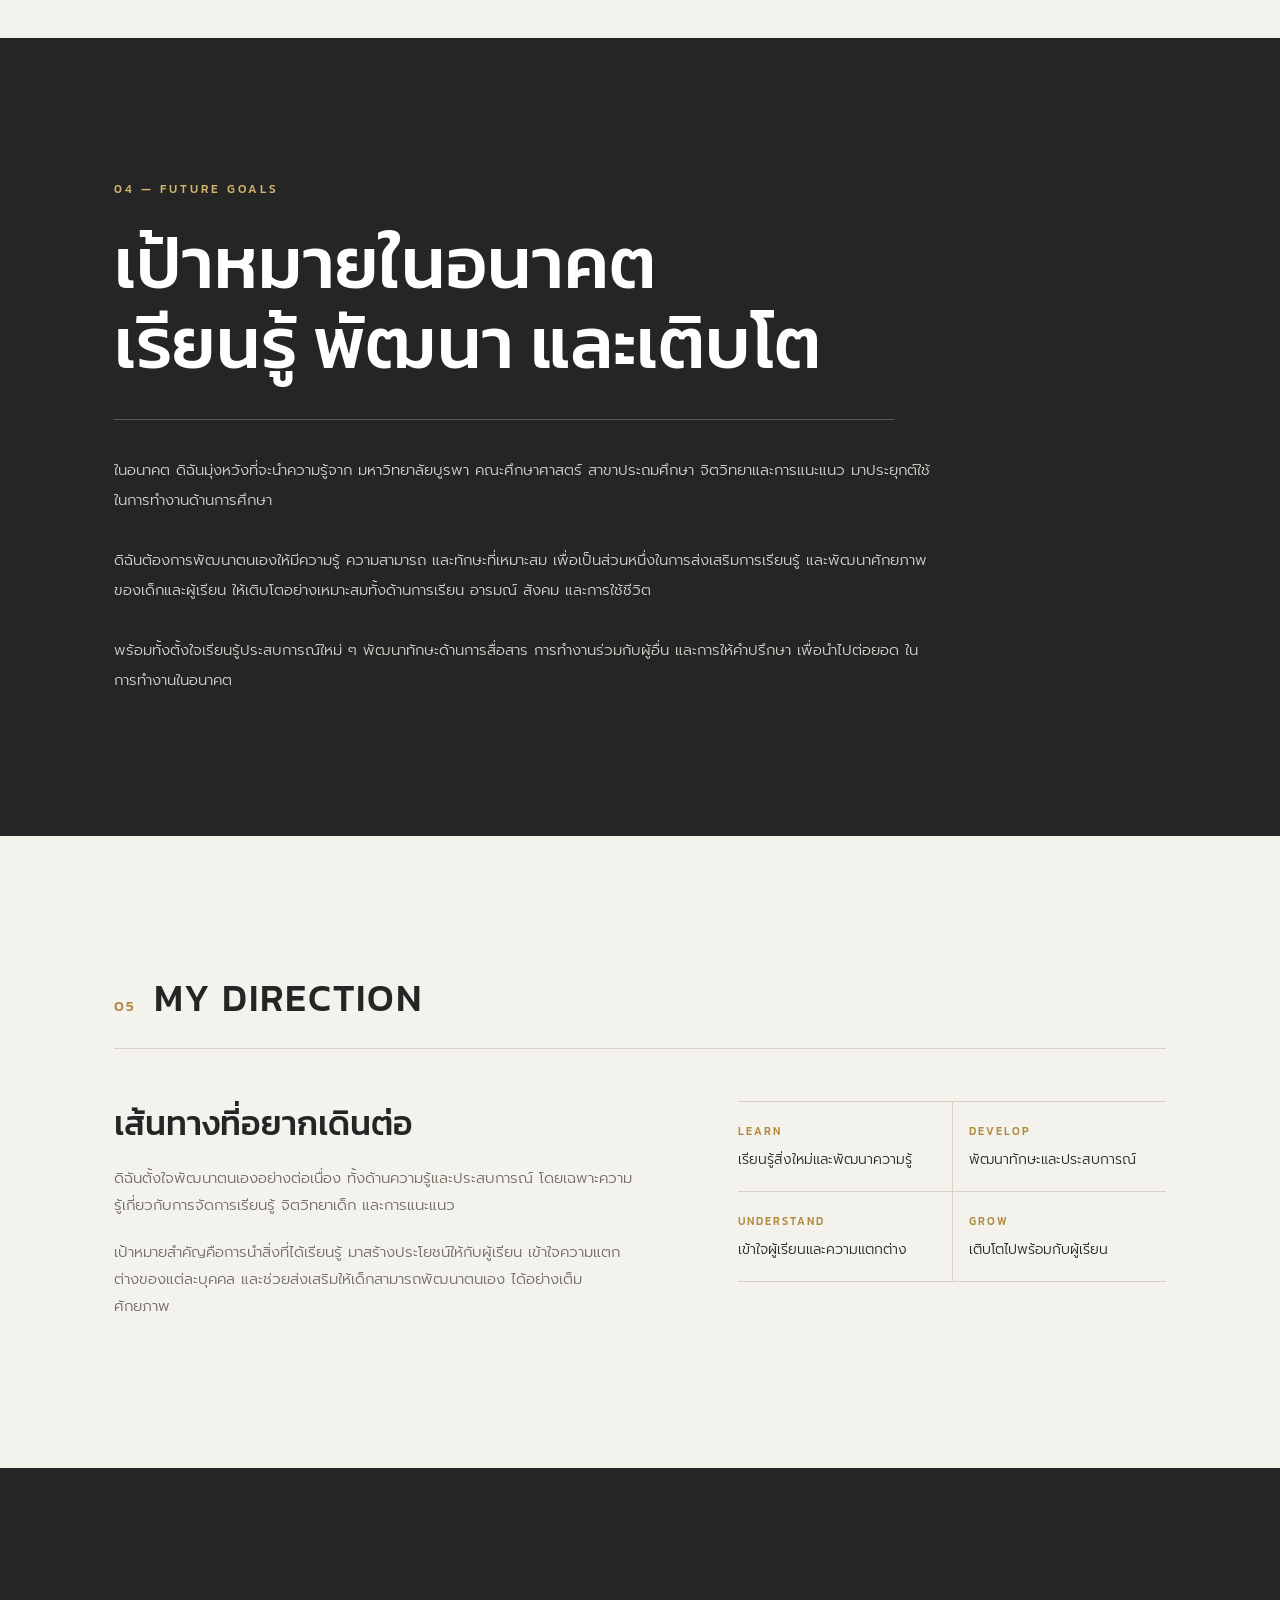
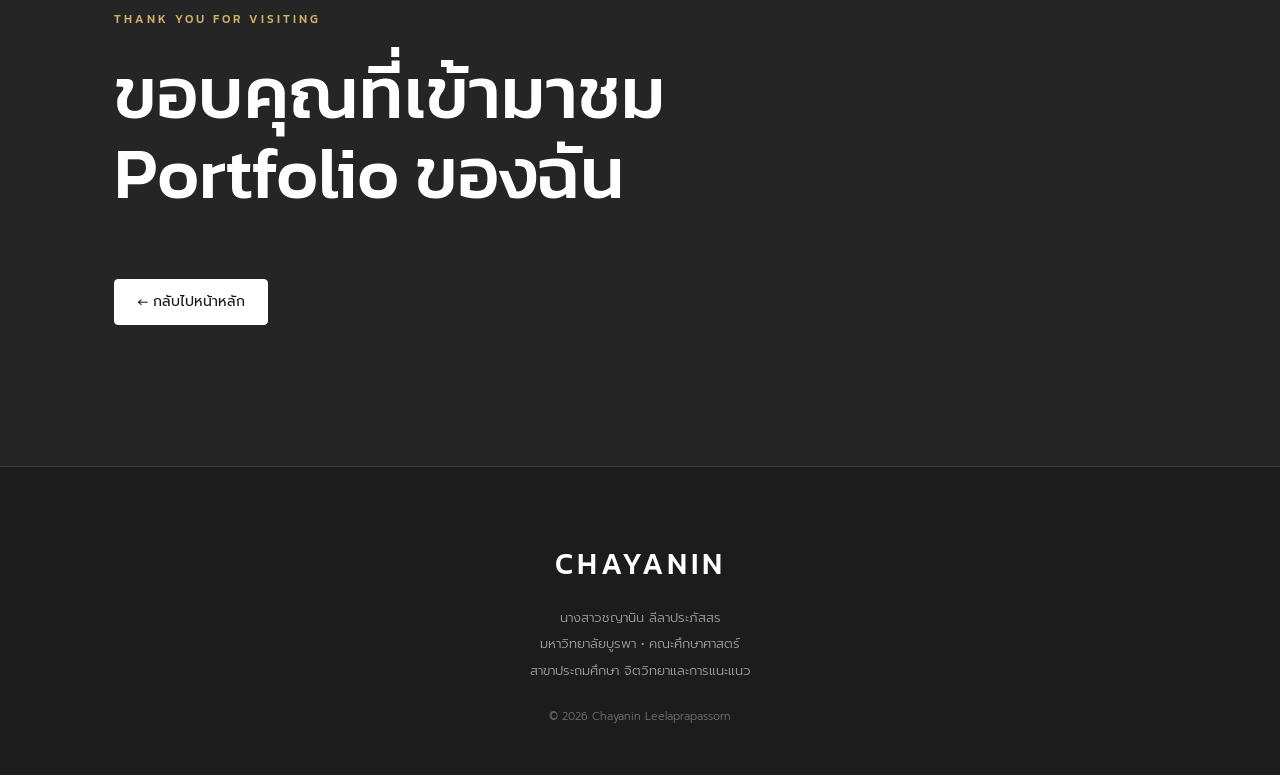
==== commit 08714b82: "Update activities.html" ====
--- a/activities.html
+++ b/activities.html
@@ -400,6 +400,39 @@
 
         </div>
 
+        <!-- ACTIVITY 02 -->
+
+        <div class="activity-card">
+
+            <div class="activity-image">
+
+                <img src="tmedfest.jpg"
+                     alt="Open House BUU">
+
+            </div>
+
+
+            <div class="activity-content">
+
+                <span>
+                    ACTIVITY 02
+                </span>
+
+                <h3>
+                    เข้าร่วมเปิดบ้าน
+                    <br>
+                    มหาวิทยาลัยบูรพา
+                </h3>
+
+                <p>
+                    เข้าร่วมการเปิดบ้าน Open House
+                    มหาวิทยาลัยบูรพา เพื่อตามหาคณะที่สนใจ
+                    ในการตรวจสอบดูในอนาคต
+                </p>
+
+            </div>
+
+        </div>
 
     </div>
 
@@ -606,4 +639,4 @@
 </main>
 
 </body>
-</html>+</html>
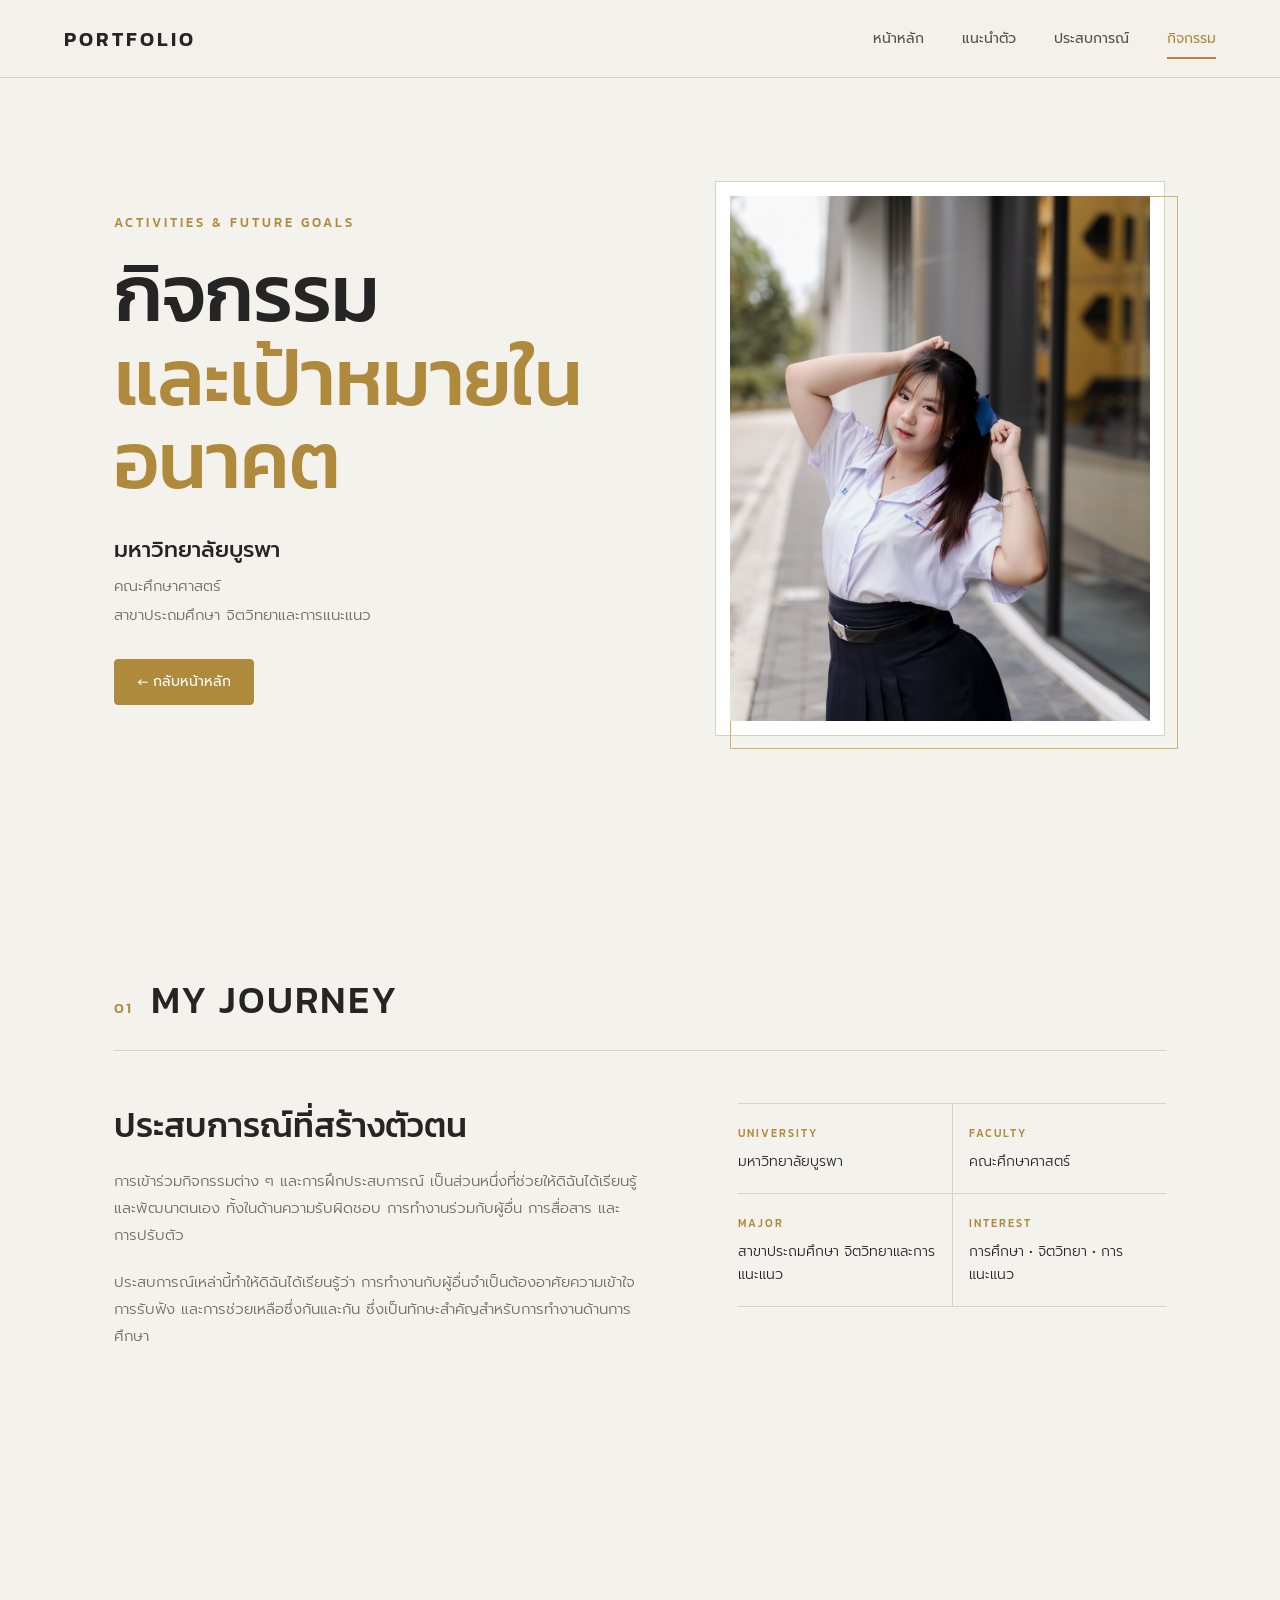
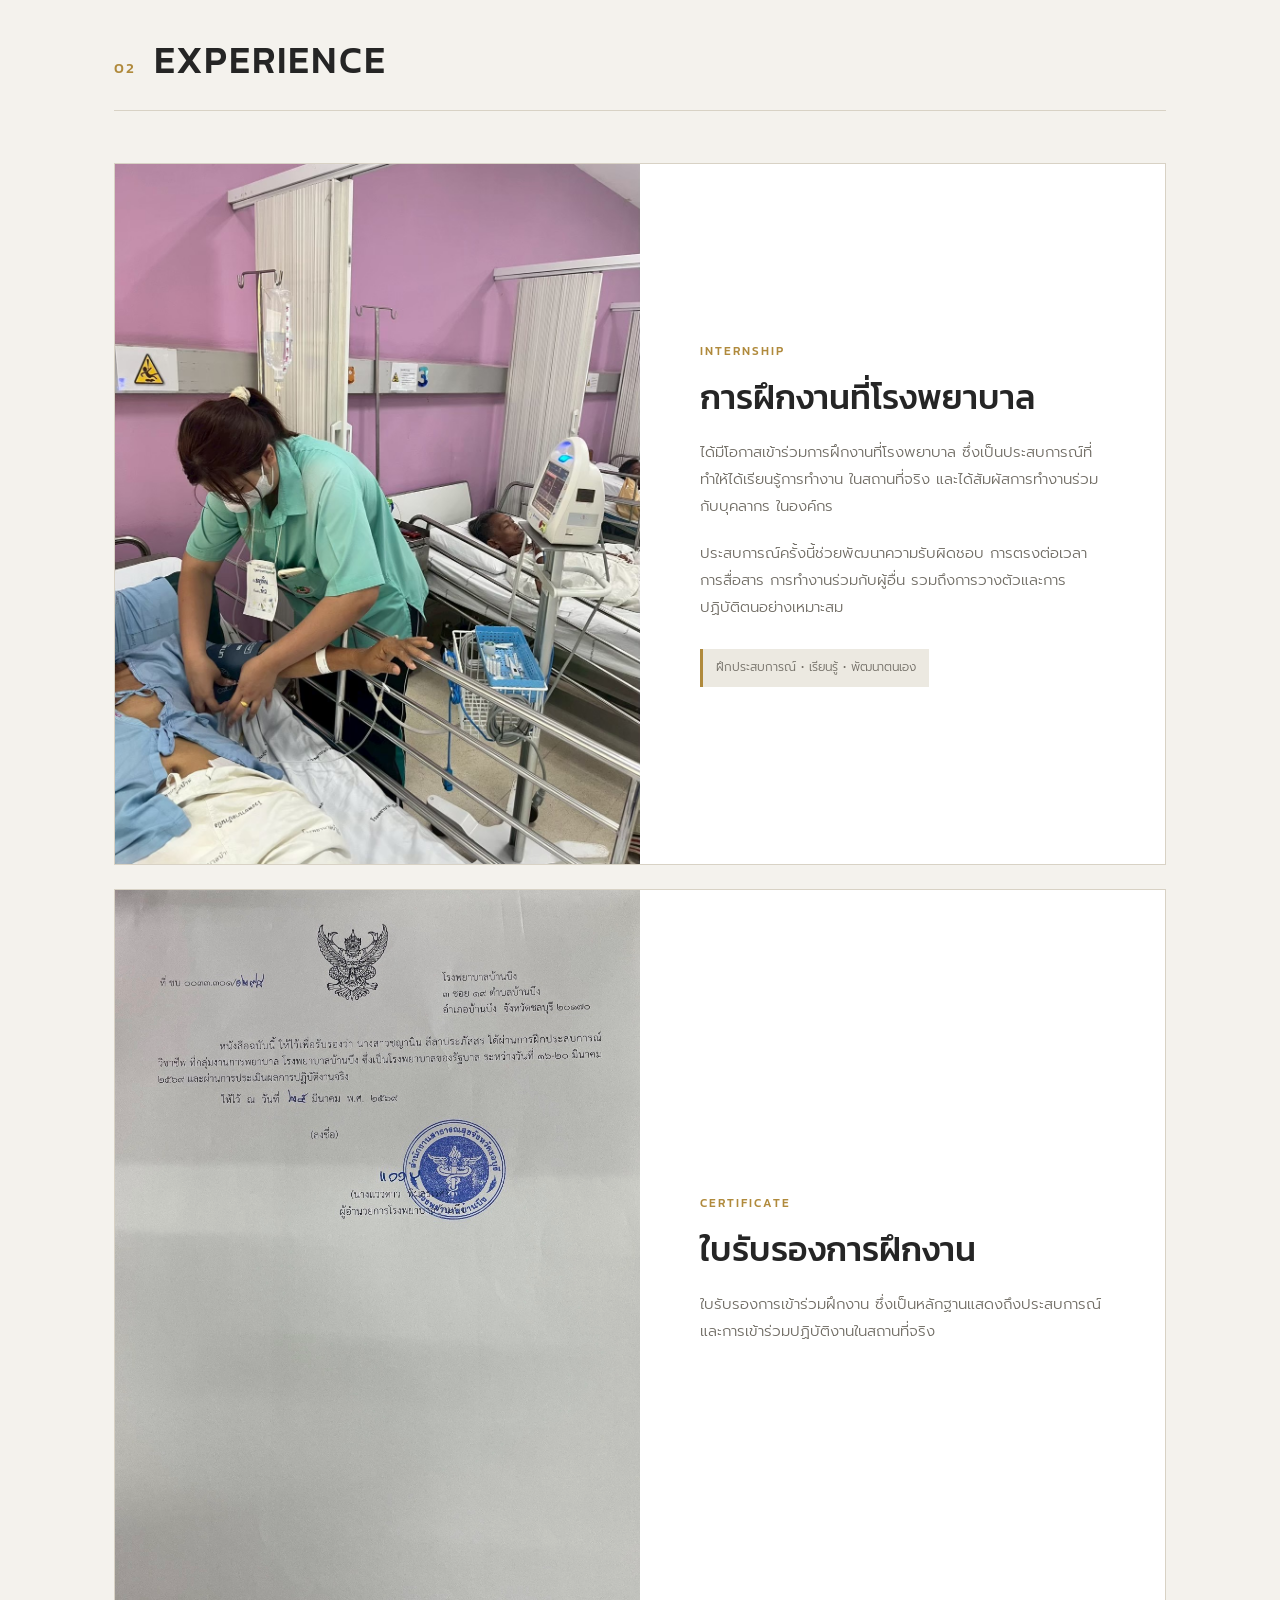
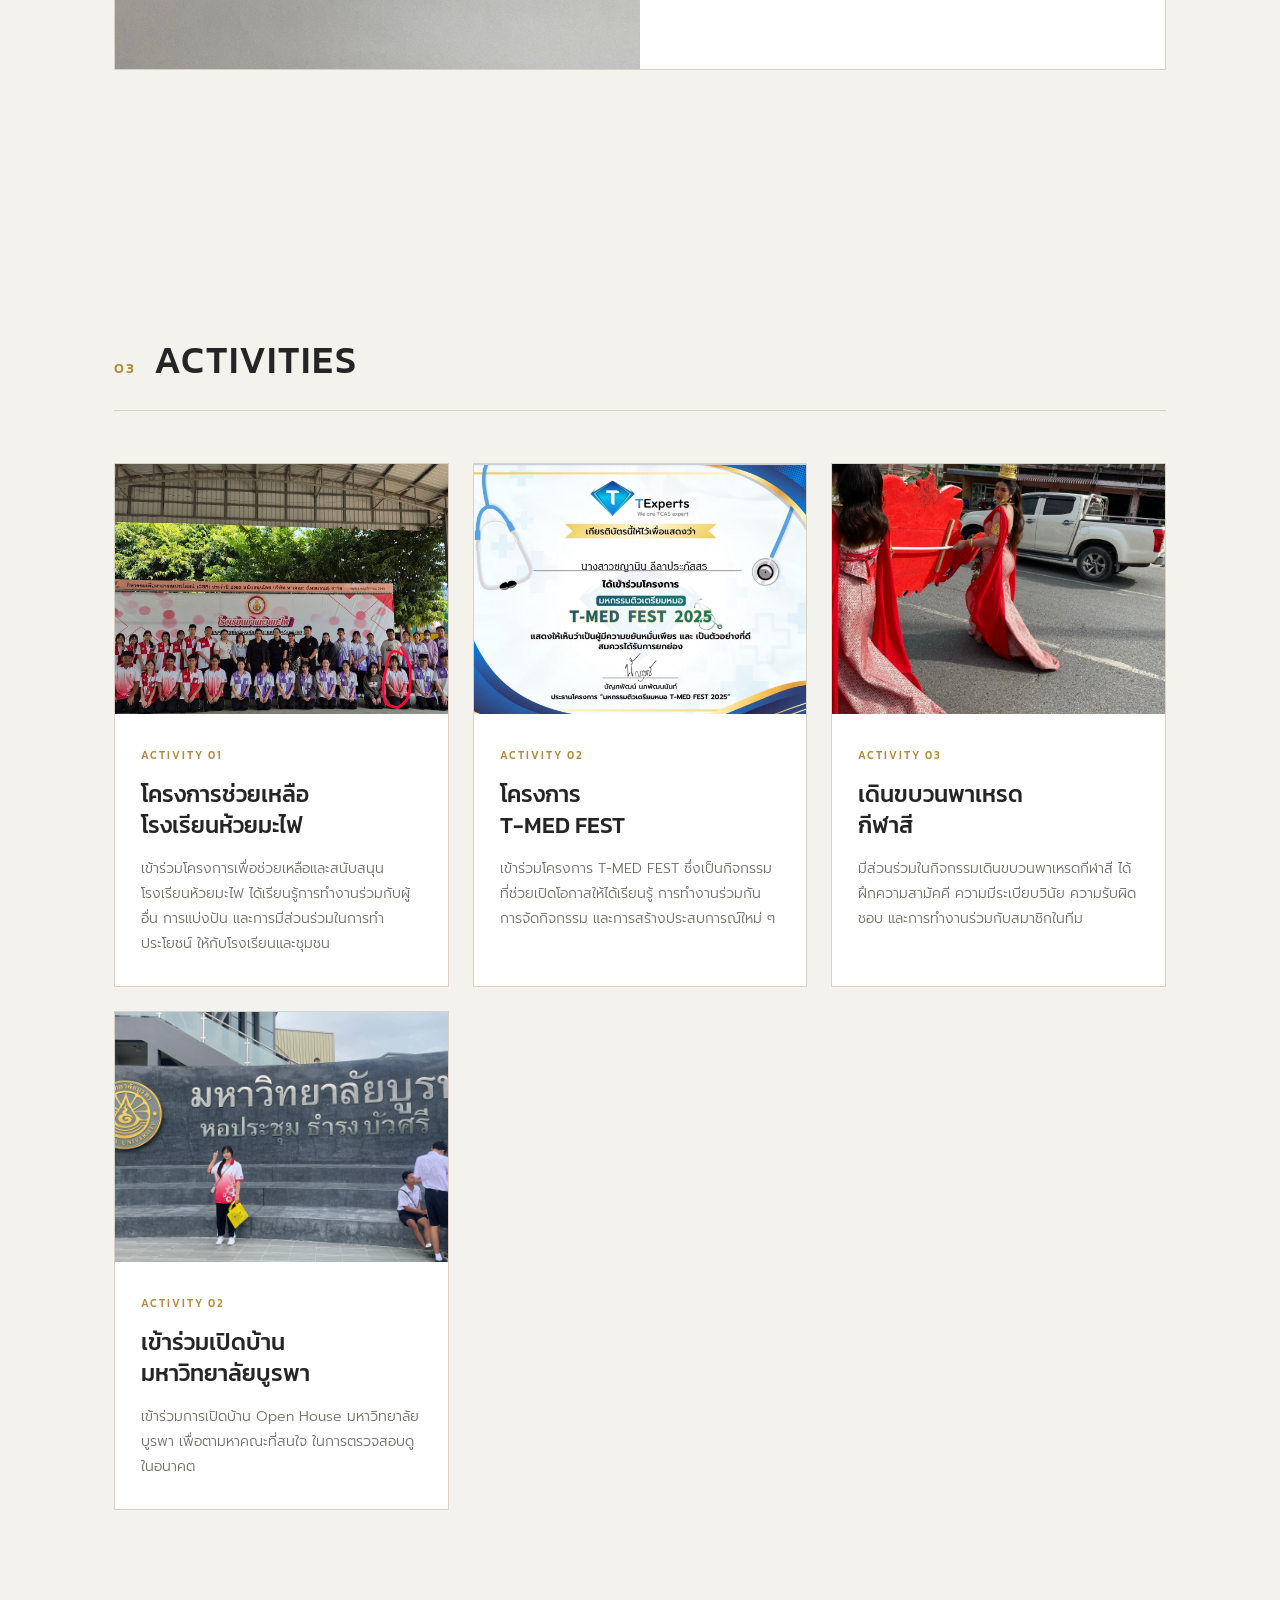
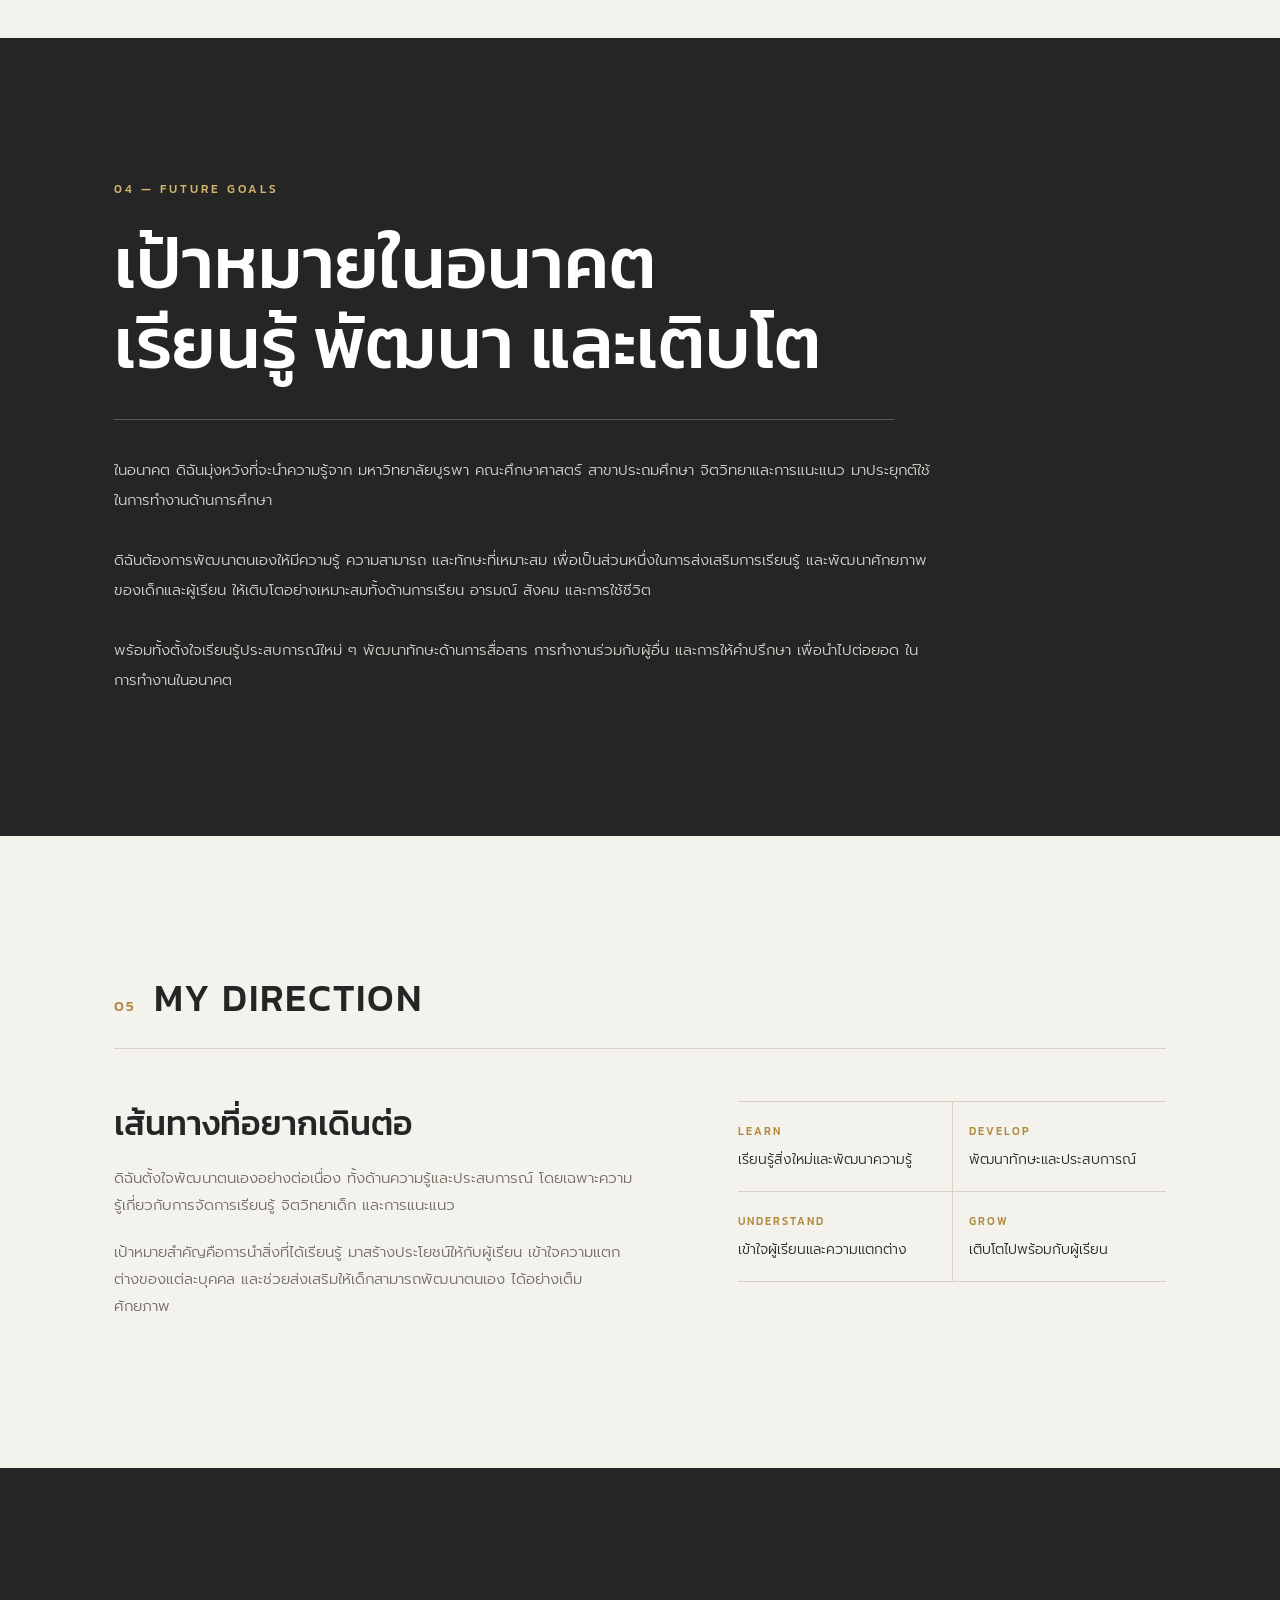
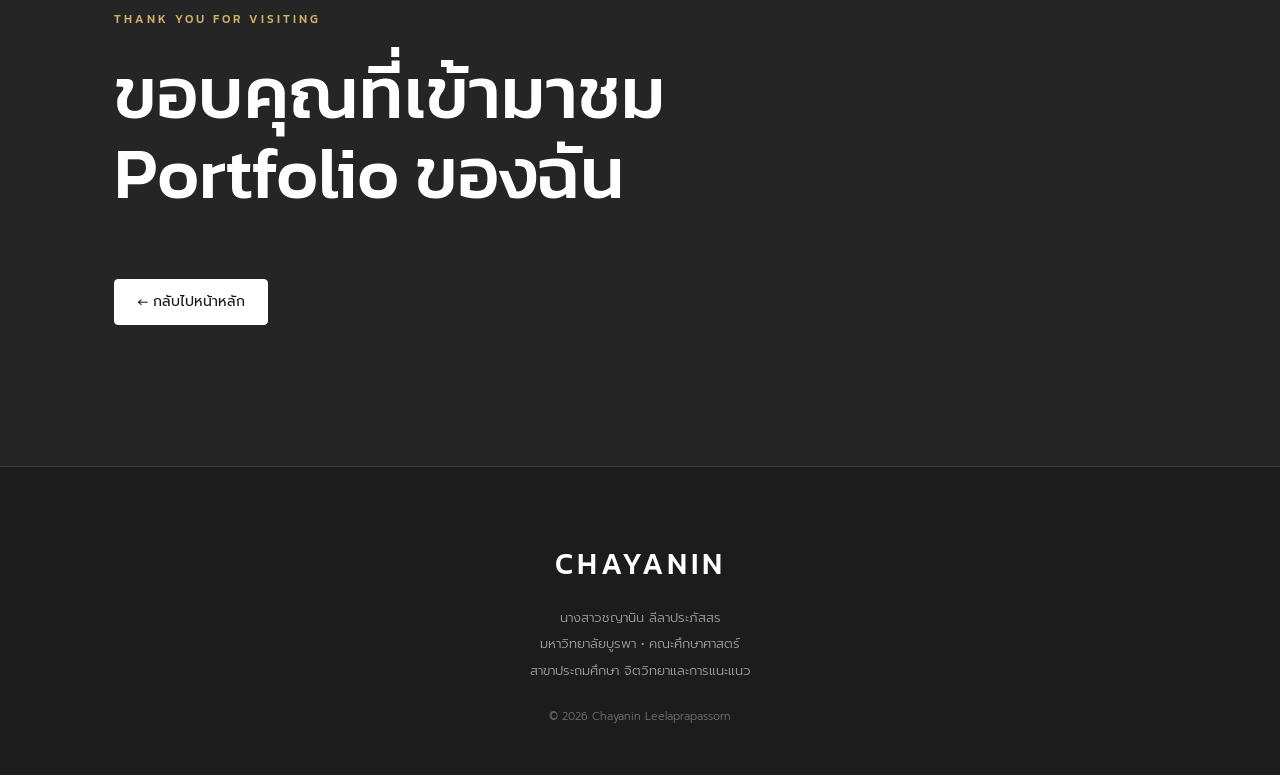
==== commit 5d10549d: "Update activities.html" ====
--- a/activities.html
+++ b/activities.html
@@ -406,7 +406,7 @@
 
             <div class="activity-image">
 
-                <img src="tmedfest.jpg"
+                <img src="IMG_3740.jpeg"
                      alt="Open House BUU">
 
             </div>
